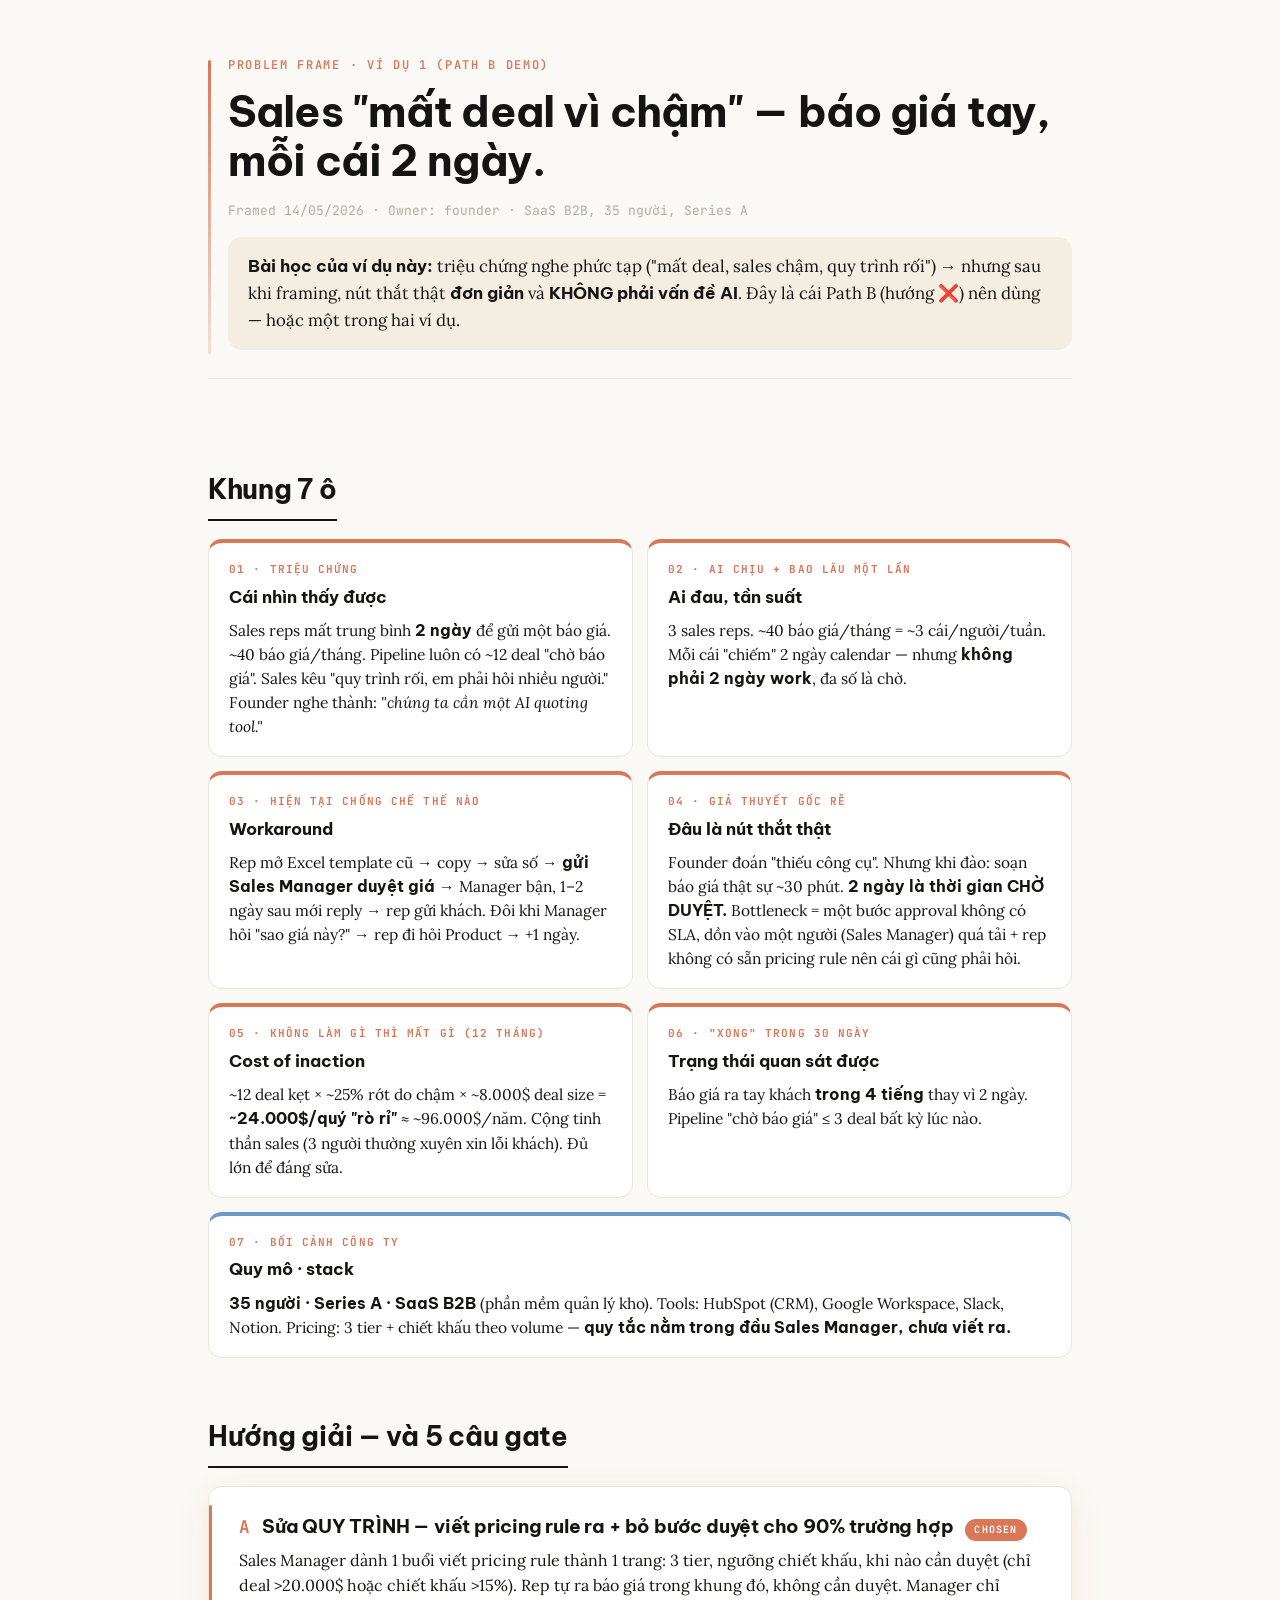
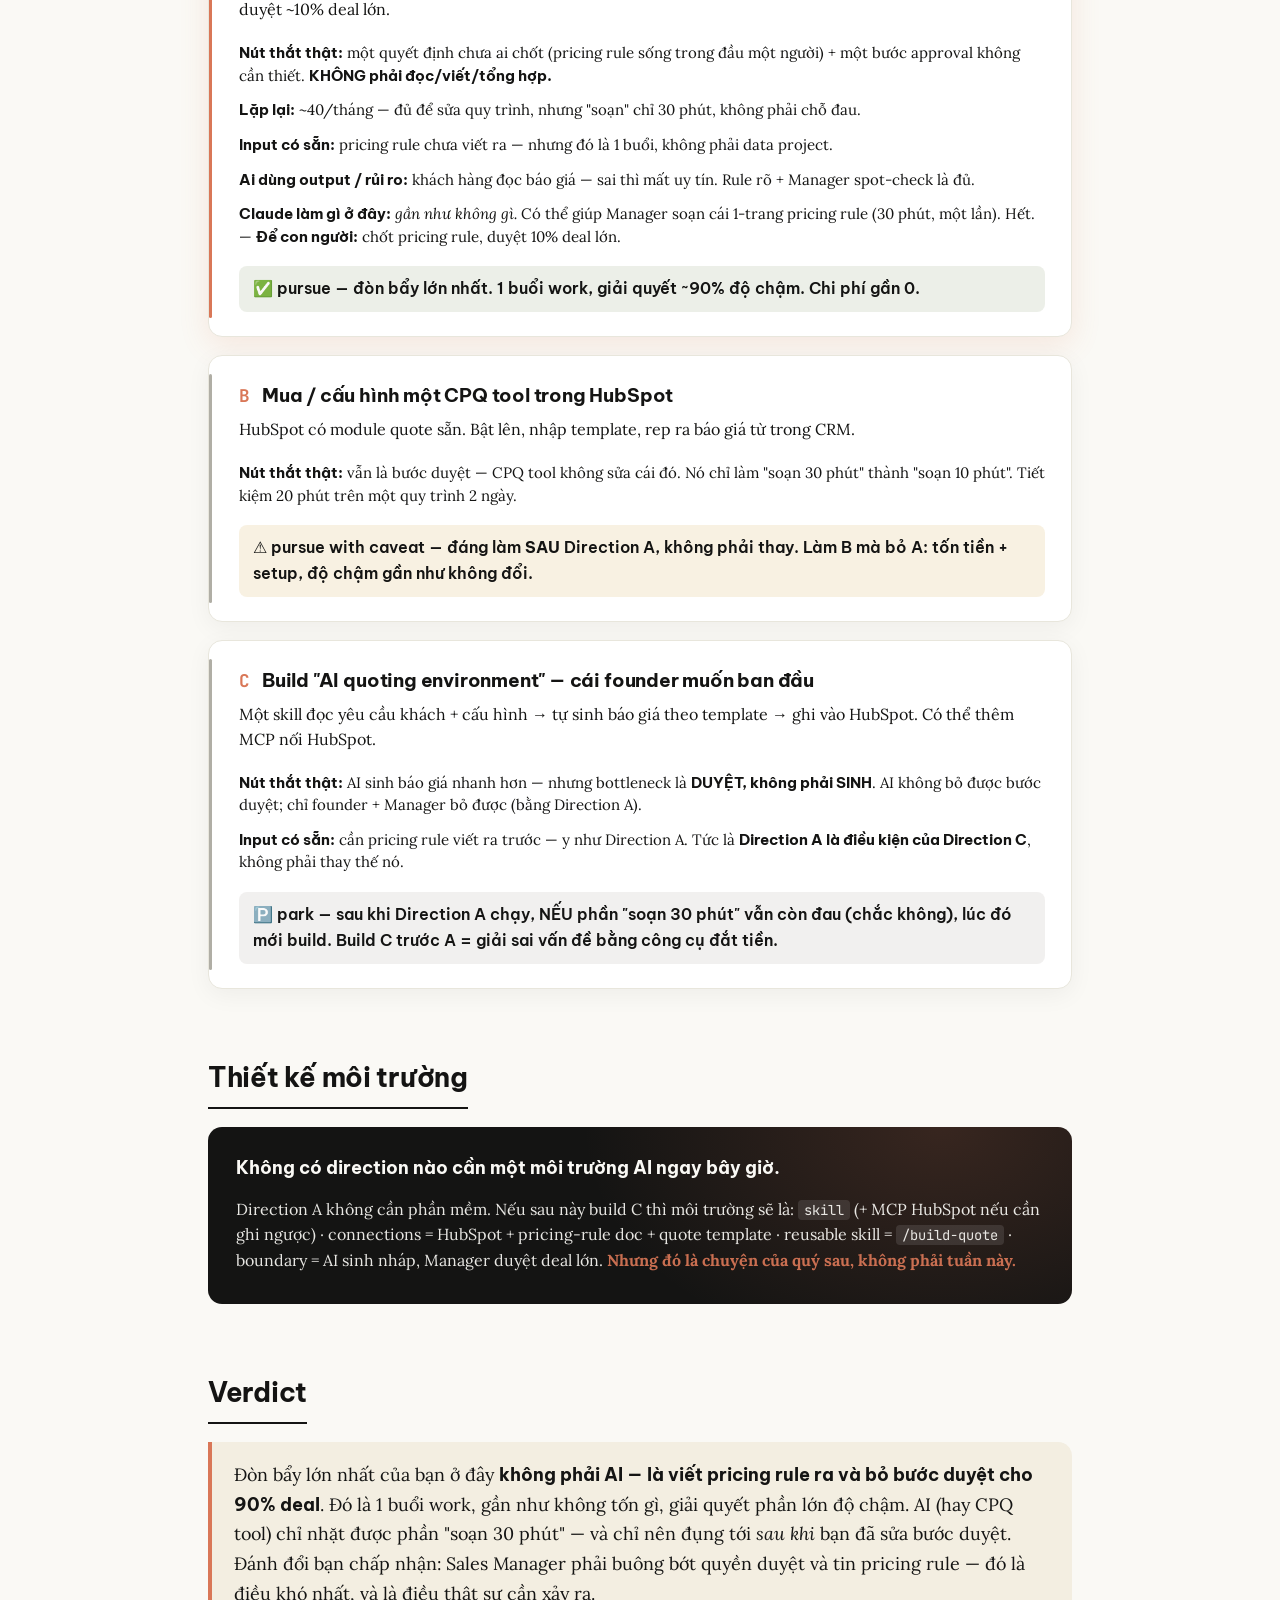
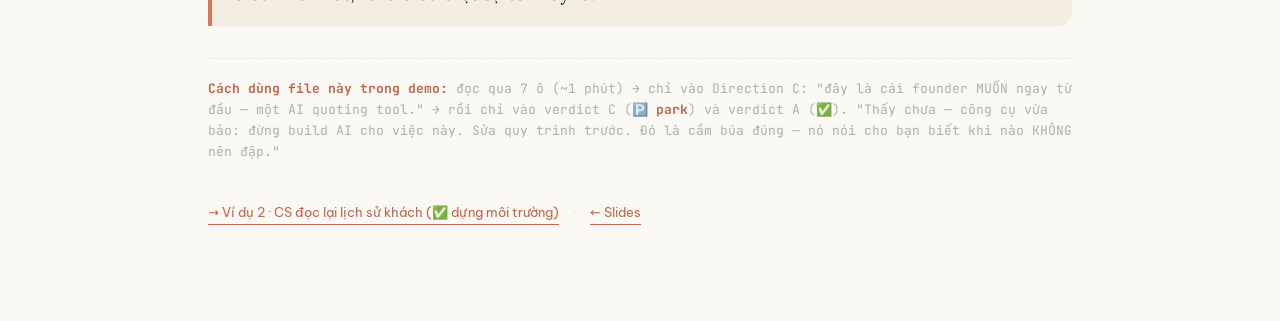
==== refs/example-1.html @ b3fbbb1d "add two example ref pages (refs/example-1.html, example-2.html) — brand-styled HTML versions of the " ====
<!doctype html>
<html lang="vi">
<head>
<meta charset="utf-8" />
<meta name="viewport" content="width=device-width,initial-scale=1" />
<title>VD 1 · Báo giá chậm → sửa quy trình · Problem Frame</title>
<meta name="description" content="Ví dụ chuẩn bị sẵn: triệu chứng phức tạp, giải pháp đơn giản — và KHÔNG phải vấn đề AI." />
<link rel="preconnect" href="https://fonts.googleapis.com" />
<link rel="preconnect" href="https://fonts.gstatic.com" crossorigin />
<link href="https://fonts.googleapis.com/css2?family=Be+Vietnam+Pro:wght@400;500;600;700&family=Lora:ital,wght@0,400;0,500;0,600;1,400&family=JetBrains+Mono:wght@400;500;600&display=swap" rel="stylesheet" />
<link rel="stylesheet" href="_ref.css" />
</head>
<body>
<div class="wrap">

  <header class="ref-head">
    <p class="ref-kicker">Problem Frame · Ví dụ 1 (Path B demo)</p>
    <h1>Sales "mất deal vì chậm" — báo giá tay, mỗi cái 2 ngày.</h1>
    <p class="ref-meta">Framed 14/05/2026 · Owner: founder · SaaS B2B, 35 người, Series A</p>
    <div class="lesson"><b>Bài học của ví dụ này:</b> triệu chứng nghe phức tạp ("mất deal, sales chậm, quy trình rối") → nhưng sau khi framing, nút thắt thật <b>đơn giản</b> và <b>KHÔNG phải vấn đề AI</b>. Đây là cái Path B (hướng ❌) nên dùng — hoặc một trong hai ví dụ.</div>
  </header>

  <h2 class="sec">Khung 7 ô</h2>
  <div class="canvas">
    <div class="field">
      <div class="fnum">01 · TRIỆU CHỨNG</div>
      <h3>Cái nhìn thấy được</h3>
      <p>Sales reps mất trung bình <b>2 ngày</b> để gửi một báo giá. ~40 báo giá/tháng. Pipeline luôn có ~12 deal "chờ báo giá". Sales kêu "quy trình rối, em phải hỏi nhiều người." Founder nghe thành: <i>"chúng ta cần một AI quoting tool."</i></p>
    </div>
    <div class="field">
      <div class="fnum">02 · AI CHỊU + BAO LÂU MỘT LẦN</div>
      <h3>Ai đau, tần suất</h3>
      <p>3 sales reps. ~40 báo giá/tháng = ~3 cái/người/tuần. Mỗi cái "chiếm" 2 ngày calendar — nhưng <b>không phải 2 ngày work</b>, đa số là chờ.</p>
    </div>
    <div class="field">
      <div class="fnum">03 · HIỆN TẠI CHỐNG CHẾ THẾ NÀO</div>
      <h3>Workaround</h3>
      <p>Rep mở Excel template cũ → copy → sửa số → <b>gửi Sales Manager duyệt giá</b> → Manager bận, 1–2 ngày sau mới reply → rep gửi khách. Đôi khi Manager hỏi "sao giá này?" → rep đi hỏi Product → +1 ngày.</p>
    </div>
    <div class="field">
      <div class="fnum">04 · GIẢ THUYẾT GỐC RỄ</div>
      <h3>Đâu là nút thắt thật</h3>
      <p>Founder đoán "thiếu công cụ". Nhưng khi đào: soạn báo giá thật sự ~30 phút. <b>2 ngày là thời gian CHỜ DUYỆT.</b> Bottleneck = một bước approval không có SLA, dồn vào một người (Sales Manager) quá tải + rep không có sẵn pricing rule nên cái gì cũng phải hỏi.</p>
    </div>
    <div class="field">
      <div class="fnum">05 · KHÔNG LÀM GÌ THÌ MẤT GÌ (12 THÁNG)</div>
      <h3>Cost of inaction</h3>
      <p>~12 deal kẹt × ~25% rớt do chậm × ~8.000$ deal size = <b>~24.000$/quý "rò rỉ"</b> ≈ ~96.000$/năm. Cộng tinh thần sales (3 người thường xuyên xin lỗi khách). Đủ lớn để đáng sửa.</p>
    </div>
    <div class="field">
      <div class="fnum">06 · "XONG" TRONG 30 NGÀY</div>
      <h3>Trạng thái quan sát được</h3>
      <p>Báo giá ra tay khách <b>trong 4 tiếng</b> thay vì 2 ngày. Pipeline "chờ báo giá" ≤ 3 deal bất kỳ lúc nào.</p>
    </div>
    <div class="field">
      <div class="fnum">07 · BỐI CẢNH CÔNG TY</div>
      <h3>Quy mô · stack</h3>
      <p><b>35 người · Series A · SaaS B2B</b> (phần mềm quản lý kho). Tools: HubSpot (CRM), Google Workspace, Slack, Notion. Pricing: 3 tier + chiết khấu theo volume — <b>quy tắc nằm trong đầu Sales Manager, chưa viết ra.</b></p>
    </div>
  </div>

  <h2 class="sec">Hướng giải — và 5 câu gate</h2>

  <div class="dir chosen">
    <div class="dhead">
      <span class="dletter">A</span>
      <span class="dtitle">Sửa QUY TRÌNH — viết pricing rule ra + bỏ bước duyệt cho 90% trường hợp</span>
      <span class="dchosen">chosen</span>
    </div>
    <p>Sales Manager dành 1 buổi viết pricing rule thành 1 trang: 3 tier, ngưỡng chiết khấu, khi nào cần duyệt (chỉ deal &gt;20.000$ hoặc chiết khấu &gt;15%). Rep tự ra báo giá trong khung đó, không cần duyệt. Manager chỉ duyệt ~10% deal lớn.</p>
    <ul>
      <li><b>Nút thắt thật:</b> một quyết định chưa ai chốt (pricing rule sống trong đầu một người) + một bước approval không cần thiết. <b>KHÔNG phải đọc/viết/tổng hợp.</b></li>
      <li><b>Lặp lại:</b> ~40/tháng — đủ để sửa quy trình, nhưng "soạn" chỉ 30 phút, không phải chỗ đau.</li>
      <li><b>Input có sẵn:</b> pricing rule chưa viết ra — nhưng đó là 1 buổi, không phải data project.</li>
      <li><b>Ai dùng output / rủi ro:</b> khách hàng đọc báo giá — sai thì mất uy tín. Rule rõ + Manager spot-check là đủ.</li>
      <li><b>Claude làm gì ở đây:</b> <i>gần như không gì.</i> Có thể giúp Manager soạn cái 1-trang pricing rule (30 phút, một lần). Hết. — <b>Để con người:</b> chốt pricing rule, duyệt 10% deal lớn.</li>
    </ul>
    <div class="verdict go">✅ pursue — đòn bẩy lớn nhất. 1 buổi work, giải quyết ~90% độ chậm. Chi phí gần 0.</div>
  </div>

  <div class="dir">
    <div class="dhead">
      <span class="dletter">B</span>
      <span class="dtitle">Mua / cấu hình một CPQ tool trong HubSpot</span>
    </div>
    <p>HubSpot có module quote sẵn. Bật lên, nhập template, rep ra báo giá từ trong CRM.</p>
    <ul>
      <li><b>Nút thắt thật:</b> vẫn là bước duyệt — CPQ tool không sửa cái đó. Nó chỉ làm "soạn 30 phút" thành "soạn 10 phút". Tiết kiệm 20 phút trên một quy trình 2 ngày.</li>
    </ul>
    <div class="verdict caveat">⚠️ pursue with caveat — đáng làm <b>SAU</b> Direction A, không phải thay. Làm B mà bỏ A: tốn tiền + setup, độ chậm gần như không đổi.</div>
  </div>

  <div class="dir">
    <div class="dhead">
      <span class="dletter">C</span>
      <span class="dtitle">Build "AI quoting environment" — cái founder muốn ban đầu</span>
    </div>
    <p>Một skill đọc yêu cầu khách + cấu hình → tự sinh báo giá theo template → ghi vào HubSpot. Có thể thêm MCP nối HubSpot.</p>
    <ul>
      <li><b>Nút thắt thật:</b> AI sinh báo giá nhanh hơn — nhưng bottleneck là <b>DUYỆT, không phải SINH</b>. AI không bỏ được bước duyệt; chỉ founder + Manager bỏ được (bằng Direction A).</li>
      <li><b>Input có sẵn:</b> cần pricing rule viết ra trước — y như Direction A. Tức là <b>Direction A là điều kiện của Direction C</b>, không phải thay thế nó.</li>
    </ul>
    <div class="verdict park">🅿️ park — sau khi Direction A chạy, NẾU phần "soạn 30 phút" vẫn còn đau (chắc không), lúc đó mới build. Build C trước A = giải sai vấn đề bằng công cụ đắt tiền.</div>
  </div>

  <h2 class="sec">Thiết kế môi trường</h2>
  <div class="env">
    <h3>Không có direction nào cần một môi trường AI ngay bây giờ.</h3>
    <p style="opacity:0.92; margin:0 0 4px;">Direction A không cần phần mềm. Nếu sau này build C thì môi trường sẽ là: <code>skill</code> (+ MCP HubSpot nếu cần ghi ngược) · connections = HubSpot + pricing-rule doc + quote template · reusable skill = <code>/build-quote</code> · boundary = AI sinh nháp, Manager duyệt deal lớn. <b style="color:var(--orange)">Nhưng đó là chuyện của quý sau, không phải tuần này.</b></p>
  </div>

  <h2 class="sec">Verdict</h2>
  <p class="finalverdict">Đòn bẩy lớn nhất của bạn ở đây <b>không phải AI — là viết pricing rule ra và bỏ bước duyệt cho 90% deal</b>. Đó là 1 buổi work, gần như không tốn gì, giải quyết phần lớn độ chậm. AI (hay CPQ tool) chỉ nhặt được phần "soạn 30 phút" — và chỉ nên đụng tới <i>sau khi</i> bạn đã sửa bước duyệt. Đánh đổi bạn chấp nhận: Sales Manager phải buông bớt quyền duyệt và tin pricing rule — đó là điều khó nhất, và là điều thật sự cần xảy ra.</p>

  <p class="demonote"><b>Cách dùng file này trong demo:</b> đọc qua 7 ô (~1 phút) → chỉ vào Direction C: "đây là cái founder MUỐN ngay từ đầu — một AI quoting tool." → rồi chỉ vào verdict C (<b>🅿️ park</b>) và verdict A (✅). "Thấy chưa — công cụ vừa bảo: đừng build AI cho việc này. Sửa quy trình trước. Đó là cầm búa đúng — nó nói cho bạn biết khi nào KHÔNG nên đập."</p>

  <nav class="refnav">
    <a href="example-2.html">→ Ví dụ 2 · CS đọc lại lịch sử khách (✅ dựng môi trường)</a>
    <span class="dot">·</span>
    <a href="../slides/slides.html">← Slides</a>
  </nav>

</div>
</body>
</html>
---- refs/_ref.css ----
/* Shared styling for the CXO-talk example "problem frame" ref pages — matches the deck. */
:root {
  --dark: #141413;
  --light: #faf9f5;
  --paper: #f3eee1;
  --mid: #b0aea5;
  --light-gray: #e8e6dc;
  --orange: #d97757;
  --orange-deep: #c2654a;
  --blue: #6a9bcc;
  --green: #788c5d;
  --red: #c07a6e;
  --font-head: "Be Vietnam Pro", "Poppins", system-ui, sans-serif;
  --font-body: "Lora", "Be Vietnam Pro", Georgia, serif;
  --font-mono: "JetBrains Mono", ui-monospace, SFMono-Regular, Menlo, monospace;
  --radius: 14px;
}
* { box-sizing: border-box; }
html, body { margin: 0; padding: 0; }
body {
  font-family: var(--font-body); background: var(--light); color: var(--dark);
  line-height: 1.62; -webkit-font-smoothing: antialiased;
  background-image: radial-gradient(900px 600px at 90% -10%, rgba(217,119,87,0.06), transparent 60%);
}
.wrap { max-width: 920px; margin: 0 auto; padding: 56px 28px 96px; }

/* ===== header ===== */
.ref-head { border-bottom: 1px solid var(--light-gray); padding-bottom: 28px; margin-bottom: 40px; position: relative; padding-left: 20px; }
.ref-head::before { content: ""; position: absolute; left: 0; top: 4px; bottom: 24px; width: 3px; background: linear-gradient(180deg, var(--orange), rgba(217,119,87,0.2)); border-radius: 3px; }
.ref-kicker { font-family: var(--font-mono); font-size: 12px; font-weight: 600; letter-spacing: 0.14em; text-transform: uppercase; color: var(--orange); margin: 0 0 12px; }
.ref-head h1 { font-family: var(--font-head); font-weight: 700; font-size: clamp(1.8rem, 3.6vw, 2.7rem); line-height: 1.12; letter-spacing: -0.02em; margin: 0 0 16px; }
.ref-meta { font-family: var(--font-mono); font-size: 13px; color: var(--mid); margin: 0 0 16px; }
.lesson { font-family: var(--font-body); font-size: 1.05rem; line-height: 1.6; background: var(--paper); border-radius: var(--radius); padding: 16px 20px; }
.lesson b { font-family: var(--font-head); font-weight: 700; }

/* ===== section heading ===== */
h2.sec { font-family: var(--font-head); font-weight: 700; font-size: clamp(1.3rem, 2.4vw, 1.7rem); letter-spacing: -0.01em; margin: 48px 0 18px; padding-bottom: 8px; border-bottom: 2px solid var(--dark); display: inline-block; }

/* ===== 7-field canvas grid ===== */
.canvas { display: grid; grid-template-columns: repeat(2, 1fr); gap: 14px; margin: 0 0 8px; }
.canvas .field { background: #fff; border: 1px solid var(--light-gray); border-top: 4px solid var(--orange); border-radius: var(--radius); padding: 18px 20px; }
.canvas .field:nth-child(7) { grid-column: 1 / -1; border-top-color: var(--blue); }
.canvas .field .fnum { font-family: var(--font-mono); font-size: 11px; font-weight: 700; letter-spacing: 0.1em; color: var(--orange); }
.canvas .field h3 { font-family: var(--font-head); font-weight: 700; font-size: 1.05rem; margin: 4px 0 8px; }
.canvas .field p { font-size: 0.97rem; line-height: 1.55; margin: 0; }
.canvas .field b { font-weight: 700; font-family: var(--font-head); }
@media (max-width: 720px) { .canvas { grid-template-columns: 1fr; } .canvas .field:nth-child(7) { grid-column: auto; } }

/* ===== solution direction cards (specimen) ===== */
.dir { background: #fff; border: 1px solid var(--light-gray); border-radius: var(--radius); padding: 24px 26px; margin: 0 0 18px; position: relative; padding-left: 30px; box-shadow: 0 6px 24px rgba(20,20,19,0.05); }
.dir::before { content: ""; position: absolute; left: 0; top: 18px; bottom: 18px; width: 3px; border-radius: 3px; background: var(--mid); }
.dir.chosen::before { background: var(--orange); }
.dir.chosen { box-shadow: 0 8px 30px rgba(217,119,87,0.14); }
.dir .dhead { display: flex; align-items: baseline; gap: 12px; flex-wrap: wrap; margin-bottom: 6px; }
.dir .dletter { font-family: var(--font-mono); font-weight: 700; font-size: 1.1rem; color: var(--orange); }
.dir .dtitle { font-family: var(--font-head); font-weight: 700; font-size: 1.2rem; letter-spacing: -0.01em; }
.dir .dchosen { font-family: var(--font-mono); font-size: 10px; font-weight: 700; letter-spacing: 0.12em; text-transform: uppercase; color: #fff; background: var(--orange); border-radius: 999px; padding: 3px 9px; }
.dir > p { font-size: 1rem; line-height: 1.55; margin: 0 0 14px; }
.dir ul { list-style: none; margin: 0 0 8px; padding: 0; }
.dir ul li { font-size: 0.94rem; line-height: 1.5; padding: 6px 0 6px 0; }
.dir ul li b { font-family: var(--font-head); font-weight: 700; }
.verdict { font-family: var(--font-head); font-weight: 600; font-size: 1rem; margin-top: 12px; padding: 10px 14px; border-radius: 8px; background: var(--paper); }
.verdict.go { background: rgba(120,140,93,0.14); }
.verdict.caveat { background: rgba(212,168,75,0.16); }
.verdict.no { background: rgba(192,122,110,0.16); }
.verdict.park { background: rgba(176,174,165,0.18); }

/* ===== environment block ===== */
.env { background: var(--dark); color: var(--light); border-radius: var(--radius); padding: 26px 28px; margin: 0 0 18px; background-image: radial-gradient(600px 400px at 85% 0%, rgba(217,119,87,0.18), transparent 60%); }
.env h3 { font-family: var(--font-head); font-weight: 700; font-size: 1.15rem; margin: 0 0 14px; color: var(--light); }
.env .erow { display: grid; grid-template-columns: 9rem 1fr; gap: 16px; padding: 10px 0; border-top: 1px solid rgba(255,255,255,0.1); align-items: baseline; }
.env .erow:first-of-type { border-top: none; }
.env .ekey { font-family: var(--font-mono); font-size: 12px; font-weight: 700; letter-spacing: 0.06em; text-transform: uppercase; color: var(--orange); }
.env .eval { font-family: var(--font-body); font-size: 0.97rem; line-height: 1.55; color: var(--light); opacity: 0.92; }
.env .eval code, .env code { font-family: var(--font-mono); font-size: 0.86em; background: rgba(255,255,255,0.12); padding: 1px 6px; border-radius: 4px; }
@media (max-width: 720px) { .env .erow { grid-template-columns: 1fr; gap: 4px; } }

/* ===== final verdict ===== */
.finalverdict { font-family: var(--font-body); font-size: 1.12rem; line-height: 1.65; border-left: 4px solid var(--orange); padding: 18px 22px; background: var(--paper); border-radius: 0 var(--radius) var(--radius) 0; margin: 0 0 32px; }
.finalverdict b { font-family: var(--font-head); font-weight: 700; }

/* ===== demo note ===== */
.demonote { font-family: var(--font-mono); font-size: 13px; line-height: 1.6; color: var(--mid); border-top: 1px dashed var(--light-gray); padding-top: 20px; margin-top: 24px; }
.demonote b { color: var(--orange-deep); }

/* ===== nav ===== */
.refnav { display: flex; gap: 14px; flex-wrap: wrap; font-family: var(--font-head); font-size: 13px; margin-top: 40px; }
.refnav a { color: var(--orange-deep); text-decoration: none; border-bottom: 1.5px solid currentColor; padding-bottom: 1px; }
.refnav a:hover { color: var(--dark); }
.refnav .dot { color: var(--mid); opacity: 0.5; }

code { font-family: var(--font-mono); font-size: 0.88em; background: var(--light-gray); padding: 1px 6px; border-radius: 4px; }
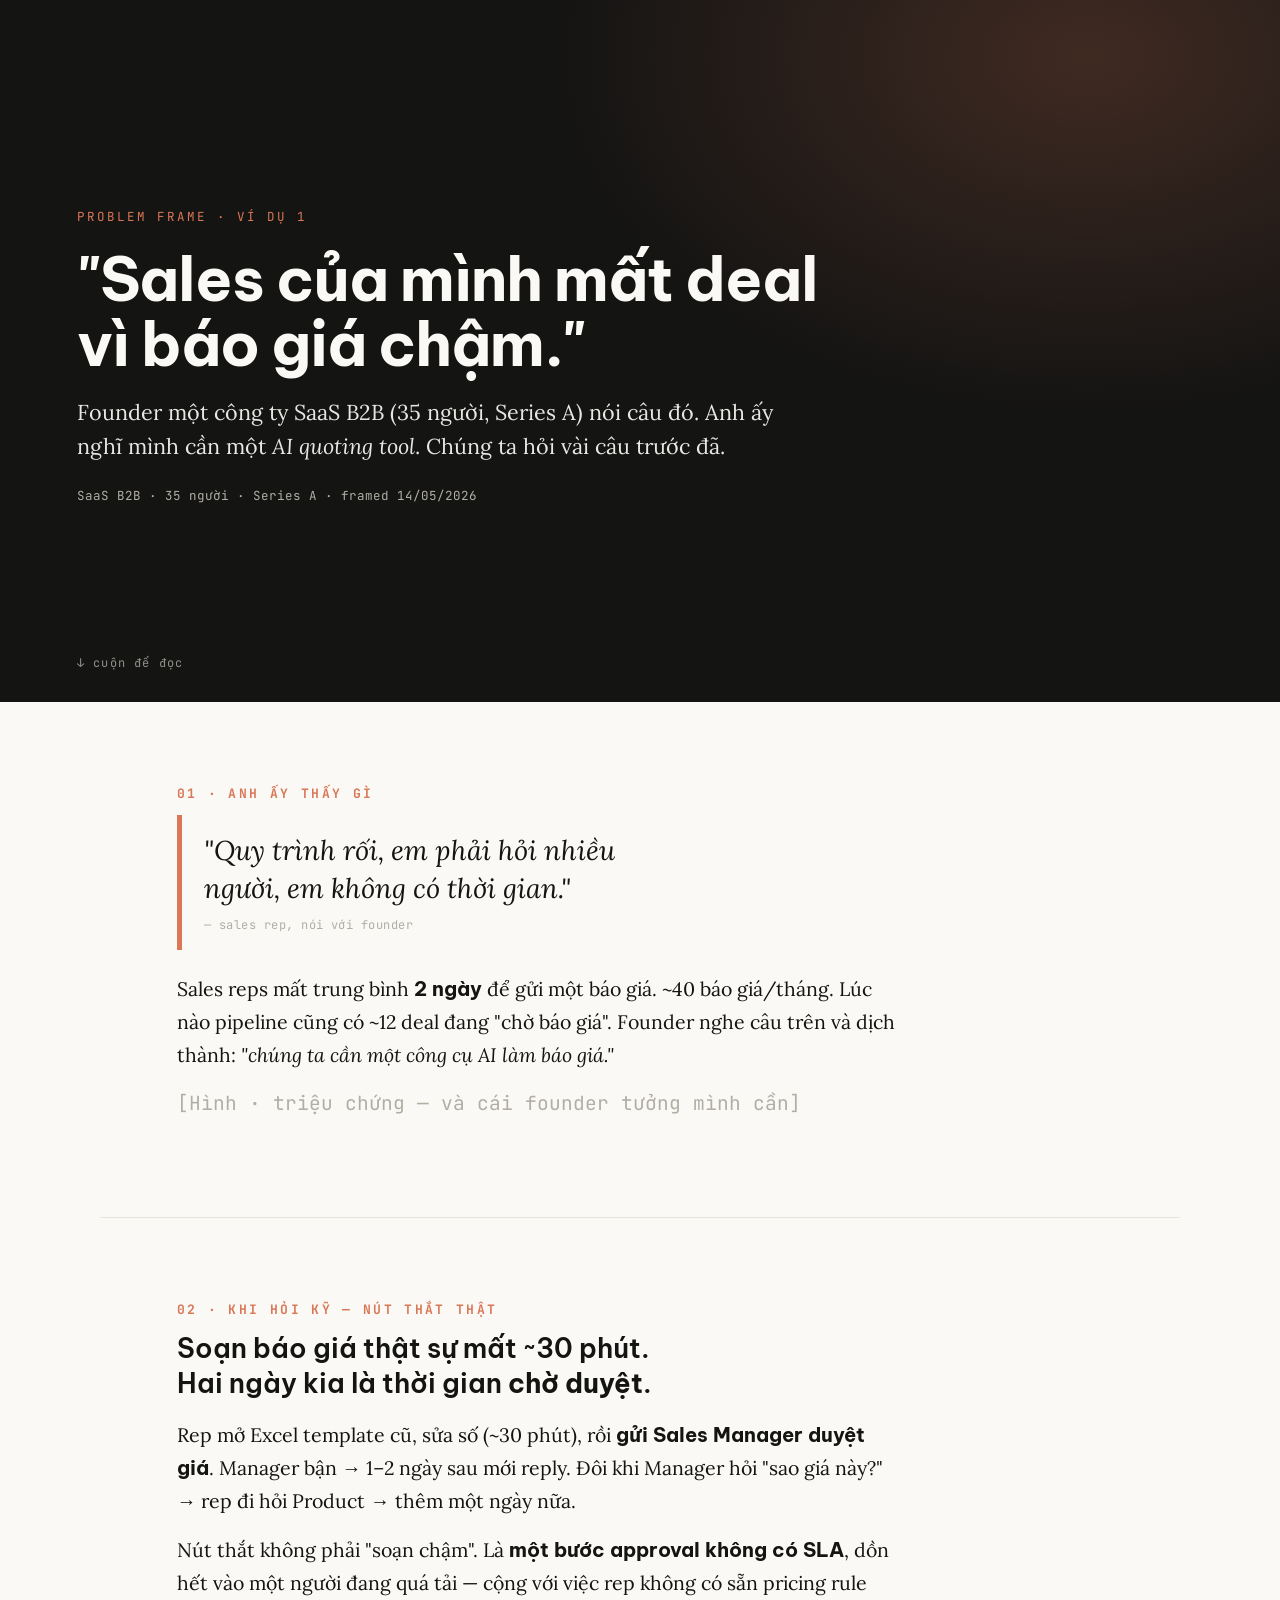
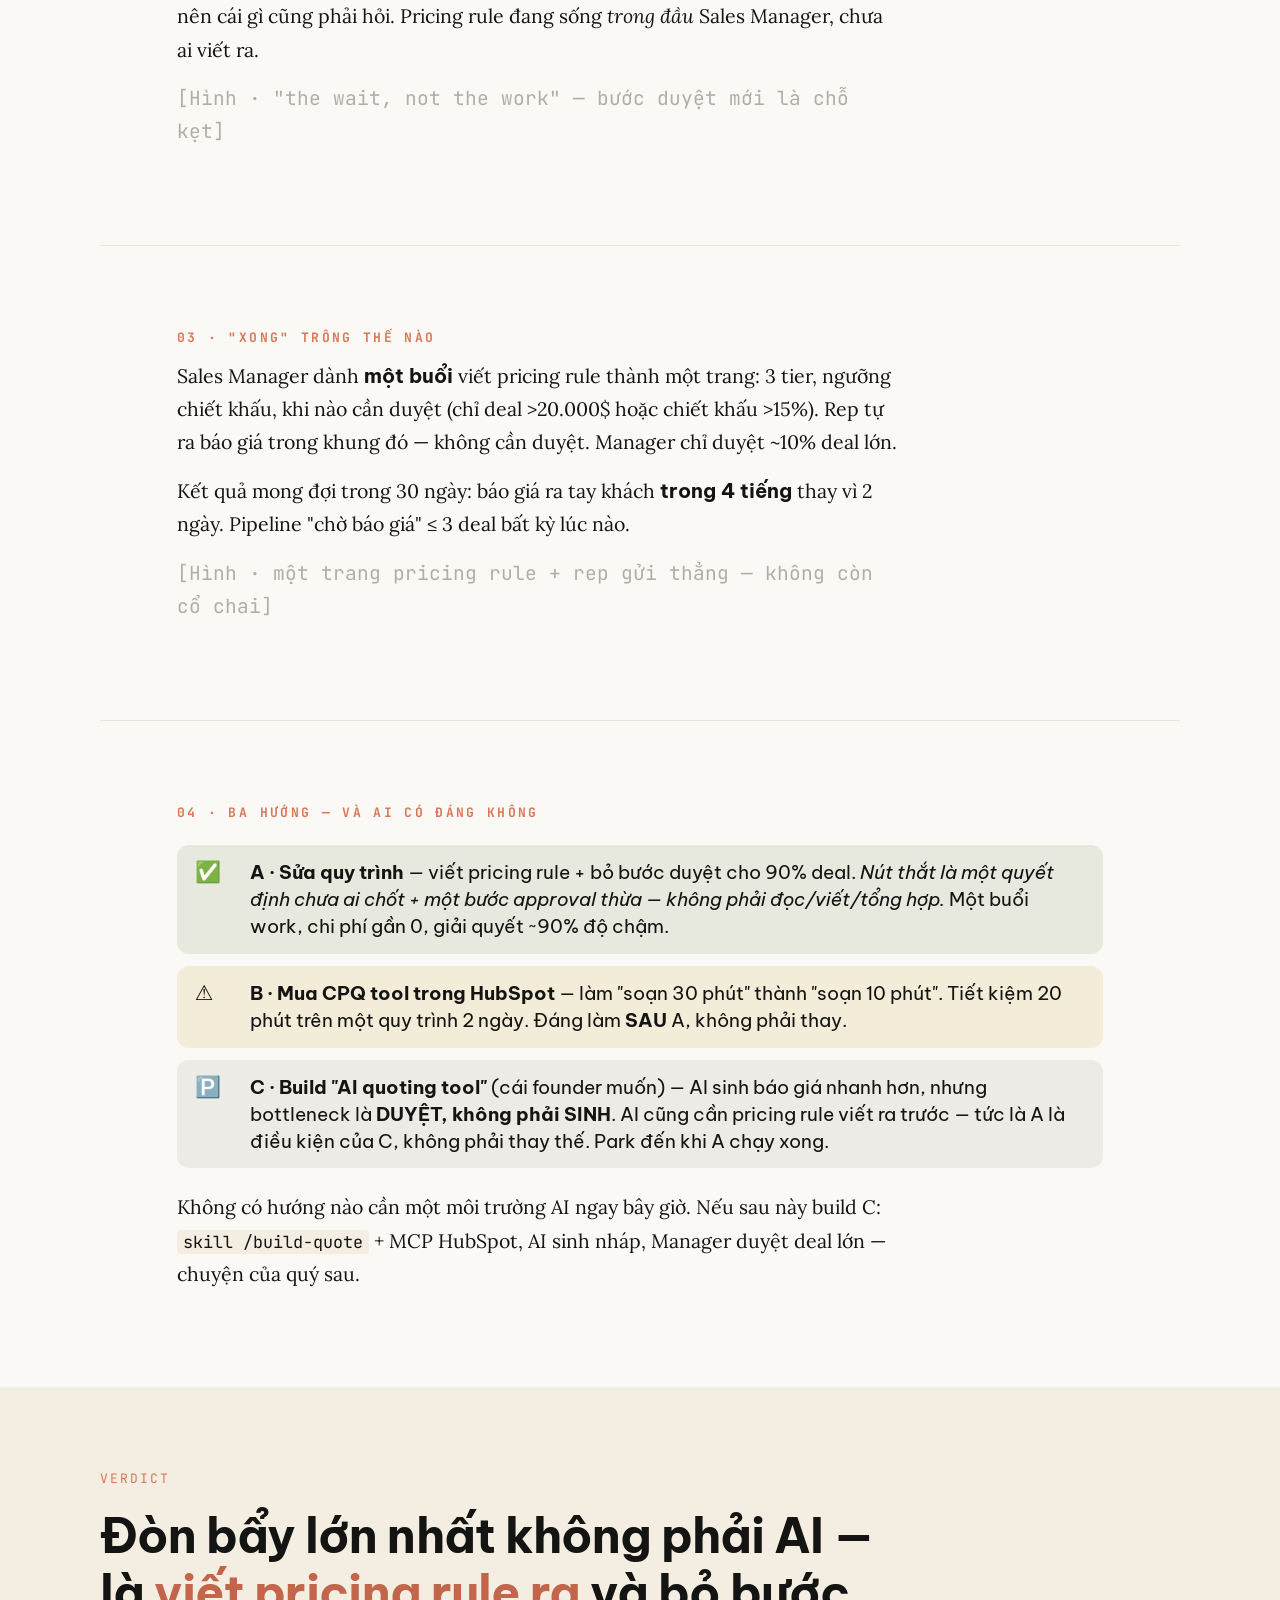
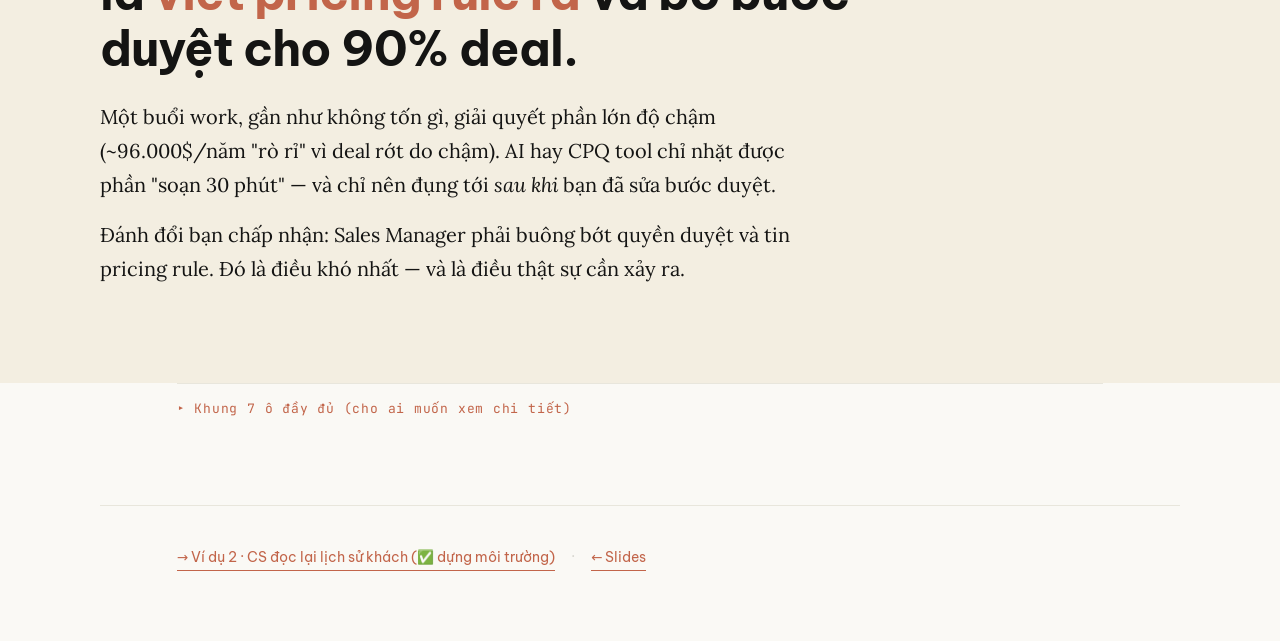
==== commit 72242df2: "rewrite example refs as scrollytelling stories (hero → complaint → real bottleneck → solved → verdic" ====
--- a/refs/example-1.html
+++ b/refs/example-1.html
@@ -3,123 +3,90 @@
 <head>
 <meta charset="utf-8" />
 <meta name="viewport" content="width=device-width,initial-scale=1" />
-<title>VD 1 · Báo giá chậm → sửa quy trình · Problem Frame</title>
-<meta name="description" content="Ví dụ chuẩn bị sẵn: triệu chứng phức tạp, giải pháp đơn giản — và KHÔNG phải vấn đề AI." />
+<title>VD 1 · "Sales mất deal vì chậm" — câu chuyện</title>
+<meta name="description" content="Triệu chứng phức tạp, giải pháp đơn giản — và KHÔNG phải vấn đề AI." />
 <link rel="preconnect" href="https://fonts.googleapis.com" />
 <link rel="preconnect" href="https://fonts.gstatic.com" crossorigin />
 <link href="https://fonts.googleapis.com/css2?family=Be+Vietnam+Pro:wght@400;500;600;700&family=Lora:ital,wght@0,400;0,500;0,600;1,400&family=JetBrains+Mono:wght@400;500;600&display=swap" rel="stylesheet" />
-<link rel="stylesheet" href="_ref.css" />
+<link rel="stylesheet" href="_story.css" />
 </head>
 <body>
-<div class="wrap">
 
-  <header class="ref-head">
-    <p class="ref-kicker">Problem Frame · Ví dụ 1 (Path B demo)</p>
-    <h1>Sales "mất deal vì chậm" — báo giá tay, mỗi cái 2 ngày.</h1>
-    <p class="ref-meta">Framed 14/05/2026 · Owner: founder · SaaS B2B, 35 người, Series A</p>
-    <div class="lesson"><b>Bài học của ví dụ này:</b> triệu chứng nghe phức tạp ("mất deal, sales chậm, quy trình rối") → nhưng sau khi framing, nút thắt thật <b>đơn giản</b> và <b>KHÔNG phải vấn đề AI</b>. Đây là cái Path B (hướng ❌) nên dùng — hoặc một trong hai ví dụ.</div>
-  </header>
+  <section class="hero v1">
+    <p class="eyebrow">Problem Frame · Ví dụ 1</p>
+    <h1>"Sales của mình mất deal vì báo giá chậm."</h1>
+    <p class="sub">Founder một công ty SaaS B2B (35 người, Series A) nói câu đó. Anh ấy nghĩ mình cần một <em>AI quoting tool</em>. Chúng ta hỏi vài câu trước đã.</p>
+    <p class="crumbs">SaaS B2B · 35 người · Series A · framed 14/05/2026</p>
+    <span class="scrolldown">↓ cuộn để đọc</span>
+  </section>
 
-  <h2 class="sec">Khung 7 ô</h2>
-  <div class="canvas">
-    <div class="field">
-      <div class="fnum">01 · TRIỆU CHỨNG</div>
-      <h3>Cái nhìn thấy được</h3>
-      <p>Sales reps mất trung bình <b>2 ngày</b> để gửi một báo giá. ~40 báo giá/tháng. Pipeline luôn có ~12 deal "chờ báo giá". Sales kêu "quy trình rối, em phải hỏi nhiều người." Founder nghe thành: <i>"chúng ta cần một AI quoting tool."</i></p>
+  <section class="chapter reveal">
+    <span class="ch-num">01 · ANH ẤY THẤY GÌ</span>
+    <div class="said">"Quy trình rối, em phải hỏi nhiều người, em không có thời gian."<span class="by">— sales rep, nói với founder</span></div>
+    <p>Sales reps mất trung bình <b>2 ngày</b> để gửi một báo giá. ~40 báo giá/tháng. Lúc nào pipeline cũng có ~12 deal đang "chờ báo giá". Founder nghe câu trên và dịch thành: <em>"chúng ta cần một công cụ AI làm báo giá."</em></p>
+    <img class="ch-img" src="img/e1-complaint.png" alt="Sales rep mệt mỏi với một báo giá, đồng hồ chỉ 2 ngày, founder nghĩ tới một AI tool" onerror="this.style.display='none'" />
+    <p class="ch-cap">[Hình · triệu chứng — và cái founder tưởng mình cần]</p>
+  </section>
+
+  <section class="chapter reveal">
+    <span class="ch-num">02 · KHI HỎI KỸ — NÚT THẮT THẬT</span>
+    <p class="big">Soạn báo giá thật sự mất ~30 phút. Hai ngày kia là thời gian <b>chờ duyệt</b>.</p>
+    <p>Rep mở Excel template cũ, sửa số (~30 phút), rồi <b>gửi Sales Manager duyệt giá</b>. Manager bận → 1–2 ngày sau mới reply. Đôi khi Manager hỏi "sao giá này?" → rep đi hỏi Product → thêm một ngày nữa.</p>
+    <p>Nút thắt không phải "soạn chậm". Là <b>một bước approval không có SLA</b>, dồn hết vào một người đang quá tải — cộng với việc rep không có sẵn pricing rule nên cái gì cũng phải hỏi. Pricing rule đang sống <em>trong đầu</em> Sales Manager, chưa ai viết ra.</p>
+    <img class="ch-img" src="img/e1-bottleneck.png" alt="Sơ đồ: báo giá kẹt ở bàn của một Sales Manager quá tải; bước soạn nhỏ, bước chờ duyệt to" onerror="this.style.display='none'" />
+    <p class="ch-cap">[Hình · "the wait, not the work" — bước duyệt mới là chỗ kẹt]</p>
+  </section>
+
+  <section class="chapter reveal">
+    <span class="ch-num">03 · "XONG" TRÔNG THẾ NÀO</span>
+    <p>Sales Manager dành <b>một buổi</b> viết pricing rule thành một trang: 3 tier, ngưỡng chiết khấu, khi nào cần duyệt (chỉ deal &gt;20.000$ hoặc chiết khấu &gt;15%). Rep tự ra báo giá trong khung đó — không cần duyệt. Manager chỉ duyệt ~10% deal lớn.</p>
+    <p>Kết quả mong đợi trong 30 ngày: báo giá ra tay khách <b>trong 4 tiếng</b> thay vì 2 ngày. Pipeline "chờ báo giá" ≤ 3 deal bất kỳ lúc nào.</p>
+    <img class="ch-img" src="img/e1-solved.png" alt="Một trang Pricing Rule trên bảng; rep gửi báo giá thẳng cho khách, đồng hồ 4 tiếng, có checkmark" onerror="this.style.display='none'" />
+    <p class="ch-cap">[Hình · một trang pricing rule + rep gửi thẳng — không còn cổ chai]</p>
+  </section>
+
+  <section class="chapter reveal">
+    <span class="ch-num">04 · BA HƯỚNG — VÀ AI CÓ ĐÁNG KHÔNG</span>
+    <div class="verdicts">
+      <div class="vpill go"><span class="vm">✅</span><span><b>A · Sửa quy trình</b> — viết pricing rule + bỏ bước duyệt cho 90% deal. <em>Nút thắt là một quyết định chưa ai chốt + một bước approval thừa — không phải đọc/viết/tổng hợp.</em> Một buổi work, chi phí gần 0, giải quyết ~90% độ chậm.</span></div>
+      <div class="vpill caveat"><span class="vm">⚠️</span><span><b>B · Mua CPQ tool trong HubSpot</b> — làm "soạn 30 phút" thành "soạn 10 phút". Tiết kiệm 20 phút trên một quy trình 2 ngày. Đáng làm <b>SAU</b> A, không phải thay.</span></div>
+      <div class="vpill park"><span class="vm">🅿️</span><span><b>C · Build "AI quoting tool"</b> (cái founder muốn) — AI sinh báo giá nhanh hơn, nhưng bottleneck là <b>DUYỆT, không phải SINH</b>. AI cũng cần pricing rule viết ra trước — tức là A là điều kiện của C, không phải thay thế. Park đến khi A chạy xong.</span></div>
     </div>
-    <div class="field">
-      <div class="fnum">02 · AI CHỊU + BAO LÂU MỘT LẦN</div>
-      <h3>Ai đau, tần suất</h3>
-      <p>3 sales reps. ~40 báo giá/tháng = ~3 cái/người/tuần. Mỗi cái "chiếm" 2 ngày calendar — nhưng <b>không phải 2 ngày work</b>, đa số là chờ.</p>
+    <p>Không có hướng nào cần một môi trường AI ngay bây giờ. Nếu sau này build C: <code>skill /build-quote</code> + MCP HubSpot, AI sinh nháp, Manager duyệt deal lớn — chuyện của quý sau.</p>
+  </section>
+
+  <section class="punch">
+    <div class="inner">
+      <p class="lead">Verdict</p>
+      <h2>Đòn bẩy lớn nhất không phải AI — là <span class="uo">viết pricing rule ra</span> và bỏ bước duyệt cho 90% deal.</h2>
+      <p>Một buổi work, gần như không tốn gì, giải quyết phần lớn độ chậm (~96.000$/năm "rò rỉ" vì deal rớt do chậm). AI hay CPQ tool chỉ nhặt được phần "soạn 30 phút" — và chỉ nên đụng tới <em>sau khi</em> bạn đã sửa bước duyệt.</p>
+      <p>Đánh đổi bạn chấp nhận: Sales Manager phải buông bớt quyền duyệt và tin pricing rule. Đó là điều khó nhất — và là điều thật sự cần xảy ra.</p>
     </div>
-    <div class="field">
-      <div class="fnum">03 · HIỆN TẠI CHỐNG CHẾ THẾ NÀO</div>
-      <h3>Workaround</h3>
-      <p>Rep mở Excel template cũ → copy → sửa số → <b>gửi Sales Manager duyệt giá</b> → Manager bận, 1–2 ngày sau mới reply → rep gửi khách. Đôi khi Manager hỏi "sao giá này?" → rep đi hỏi Product → +1 ngày.</p>
+  </section>
+
+  <details class="detail">
+    <summary>Khung 7 ô đầy đủ (cho ai muốn xem chi tiết)</summary>
+    <div class="canvas">
+      <div class="field"><div class="fnum">01 · TRIỆU CHỨNG</div><h4>Cái nhìn thấy được</h4><p>Reps mất ~2 ngày/báo giá · ~40/tháng · ~12 deal luôn "chờ báo giá" · founder nghe thành "cần AI quoting tool".</p></div>
+      <div class="field"><div class="fnum">02 · AI CHỊU + TẦN SUẤT</div><h4>3 sales reps</h4><p>~3 cái/người/tuần · mỗi cái "chiếm" 2 ngày calendar — không phải 2 ngày work, đa số là chờ.</p></div>
+      <div class="field"><div class="fnum">03 · WORKAROUND</div><h4>Hiện tại</h4><p>Excel template cũ → sửa số → gửi Manager duyệt → 1–2 ngày sau reply → đôi khi vòng qua Product → +1 ngày.</p></div>
+      <div class="field"><div class="fnum">04 · GỐC RỄ</div><h4>Nút thắt thật</h4><p>Một quyết định chưa ai chốt (pricing rule trong đầu một người) + một bước approval thừa, không SLA, dồn vào một người quá tải.</p></div>
+      <div class="field"><div class="fnum">05 · KHÔNG LÀM GÌ THÌ MẤT GÌ</div><h4>12 tháng</h4><p>~12 deal kẹt × ~25% rớt × ~8.000$ ≈ ~24.000$/quý ≈ ~96.000$/năm + tinh thần sales.</p></div>
+      <div class="field"><div class="fnum">06 · "XONG" 30 NGÀY</div><h4>Quan sát được</h4><p>Báo giá ra tay khách trong 4 tiếng (vs 2 ngày) · pipeline "chờ báo giá" ≤ 3 deal.</p></div>
+      <div class="field"><div class="fnum">07 · BỐI CẢNH</div><h4>35 người · Series A · SaaS B2B</h4><p>HubSpot, Google Workspace, Slack, Notion · pricing 3 tier + chiết khấu volume, quy tắc chưa viết ra.</p></div>
     </div>
-    <div class="field">
-      <div class="fnum">04 · GIẢ THUYẾT GỐC RỄ</div>
-      <h3>Đâu là nút thắt thật</h3>
-      <p>Founder đoán "thiếu công cụ". Nhưng khi đào: soạn báo giá thật sự ~30 phút. <b>2 ngày là thời gian CHỜ DUYỆT.</b> Bottleneck = một bước approval không có SLA, dồn vào một người (Sales Manager) quá tải + rep không có sẵn pricing rule nên cái gì cũng phải hỏi.</p>
-    </div>
-    <div class="field">
-      <div class="fnum">05 · KHÔNG LÀM GÌ THÌ MẤT GÌ (12 THÁNG)</div>
-      <h3>Cost of inaction</h3>
-      <p>~12 deal kẹt × ~25% rớt do chậm × ~8.000$ deal size = <b>~24.000$/quý "rò rỉ"</b> ≈ ~96.000$/năm. Cộng tinh thần sales (3 người thường xuyên xin lỗi khách). Đủ lớn để đáng sửa.</p>
-    </div>
-    <div class="field">
-      <div class="fnum">06 · "XONG" TRONG 30 NGÀY</div>
-      <h3>Trạng thái quan sát được</h3>
-      <p>Báo giá ra tay khách <b>trong 4 tiếng</b> thay vì 2 ngày. Pipeline "chờ báo giá" ≤ 3 deal bất kỳ lúc nào.</p>
-    </div>
-    <div class="field">
-      <div class="fnum">07 · BỐI CẢNH CÔNG TY</div>
-      <h3>Quy mô · stack</h3>
-      <p><b>35 người · Series A · SaaS B2B</b> (phần mềm quản lý kho). Tools: HubSpot (CRM), Google Workspace, Slack, Notion. Pricing: 3 tier + chiết khấu theo volume — <b>quy tắc nằm trong đầu Sales Manager, chưa viết ra.</b></p>
-    </div>
-  </div>
+  </details>
 
-  <h2 class="sec">Hướng giải — và 5 câu gate</h2>
-
-  <div class="dir chosen">
-    <div class="dhead">
-      <span class="dletter">A</span>
-      <span class="dtitle">Sửa QUY TRÌNH — viết pricing rule ra + bỏ bước duyệt cho 90% trường hợp</span>
-      <span class="dchosen">chosen</span>
-    </div>
-    <p>Sales Manager dành 1 buổi viết pricing rule thành 1 trang: 3 tier, ngưỡng chiết khấu, khi nào cần duyệt (chỉ deal &gt;20.000$ hoặc chiết khấu &gt;15%). Rep tự ra báo giá trong khung đó, không cần duyệt. Manager chỉ duyệt ~10% deal lớn.</p>
-    <ul>
-      <li><b>Nút thắt thật:</b> một quyết định chưa ai chốt (pricing rule sống trong đầu một người) + một bước approval không cần thiết. <b>KHÔNG phải đọc/viết/tổng hợp.</b></li>
-      <li><b>Lặp lại:</b> ~40/tháng — đủ để sửa quy trình, nhưng "soạn" chỉ 30 phút, không phải chỗ đau.</li>
-      <li><b>Input có sẵn:</b> pricing rule chưa viết ra — nhưng đó là 1 buổi, không phải data project.</li>
-      <li><b>Ai dùng output / rủi ro:</b> khách hàng đọc báo giá — sai thì mất uy tín. Rule rõ + Manager spot-check là đủ.</li>
-      <li><b>Claude làm gì ở đây:</b> <i>gần như không gì.</i> Có thể giúp Manager soạn cái 1-trang pricing rule (30 phút, một lần). Hết. — <b>Để con người:</b> chốt pricing rule, duyệt 10% deal lớn.</li>
-    </ul>
-    <div class="verdict go">✅ pursue — đòn bẩy lớn nhất. 1 buổi work, giải quyết ~90% độ chậm. Chi phí gần 0.</div>
-  </div>
-
-  <div class="dir">
-    <div class="dhead">
-      <span class="dletter">B</span>
-      <span class="dtitle">Mua / cấu hình một CPQ tool trong HubSpot</span>
-    </div>
-    <p>HubSpot có module quote sẵn. Bật lên, nhập template, rep ra báo giá từ trong CRM.</p>
-    <ul>
-      <li><b>Nút thắt thật:</b> vẫn là bước duyệt — CPQ tool không sửa cái đó. Nó chỉ làm "soạn 30 phút" thành "soạn 10 phút". Tiết kiệm 20 phút trên một quy trình 2 ngày.</li>
-    </ul>
-    <div class="verdict caveat">⚠️ pursue with caveat — đáng làm <b>SAU</b> Direction A, không phải thay. Làm B mà bỏ A: tốn tiền + setup, độ chậm gần như không đổi.</div>
-  </div>
-
-  <div class="dir">
-    <div class="dhead">
-      <span class="dletter">C</span>
-      <span class="dtitle">Build "AI quoting environment" — cái founder muốn ban đầu</span>
-    </div>
-    <p>Một skill đọc yêu cầu khách + cấu hình → tự sinh báo giá theo template → ghi vào HubSpot. Có thể thêm MCP nối HubSpot.</p>
-    <ul>
-      <li><b>Nút thắt thật:</b> AI sinh báo giá nhanh hơn — nhưng bottleneck là <b>DUYỆT, không phải SINH</b>. AI không bỏ được bước duyệt; chỉ founder + Manager bỏ được (bằng Direction A).</li>
-      <li><b>Input có sẵn:</b> cần pricing rule viết ra trước — y như Direction A. Tức là <b>Direction A là điều kiện của Direction C</b>, không phải thay thế nó.</li>
-    </ul>
-    <div class="verdict park">🅿️ park — sau khi Direction A chạy, NẾU phần "soạn 30 phút" vẫn còn đau (chắc không), lúc đó mới build. Build C trước A = giải sai vấn đề bằng công cụ đắt tiền.</div>
-  </div>
-
-  <h2 class="sec">Thiết kế môi trường</h2>
-  <div class="env">
-    <h3>Không có direction nào cần một môi trường AI ngay bây giờ.</h3>
-    <p style="opacity:0.92; margin:0 0 4px;">Direction A không cần phần mềm. Nếu sau này build C thì môi trường sẽ là: <code>skill</code> (+ MCP HubSpot nếu cần ghi ngược) · connections = HubSpot + pricing-rule doc + quote template · reusable skill = <code>/build-quote</code> · boundary = AI sinh nháp, Manager duyệt deal lớn. <b style="color:var(--orange)">Nhưng đó là chuyện của quý sau, không phải tuần này.</b></p>
-  </div>
-
-  <h2 class="sec">Verdict</h2>
-  <p class="finalverdict">Đòn bẩy lớn nhất của bạn ở đây <b>không phải AI — là viết pricing rule ra và bỏ bước duyệt cho 90% deal</b>. Đó là 1 buổi work, gần như không tốn gì, giải quyết phần lớn độ chậm. AI (hay CPQ tool) chỉ nhặt được phần "soạn 30 phút" — và chỉ nên đụng tới <i>sau khi</i> bạn đã sửa bước duyệt. Đánh đổi bạn chấp nhận: Sales Manager phải buông bớt quyền duyệt và tin pricing rule — đó là điều khó nhất, và là điều thật sự cần xảy ra.</p>
-
-  <p class="demonote"><b>Cách dùng file này trong demo:</b> đọc qua 7 ô (~1 phút) → chỉ vào Direction C: "đây là cái founder MUỐN ngay từ đầu — một AI quoting tool." → rồi chỉ vào verdict C (<b>🅿️ park</b>) và verdict A (✅). "Thấy chưa — công cụ vừa bảo: đừng build AI cho việc này. Sửa quy trình trước. Đó là cầm búa đúng — nó nói cho bạn biết khi nào KHÔNG nên đập."</p>
-
-  <nav class="refnav">
+  <nav class="storyfoot">
     <a href="example-2.html">→ Ví dụ 2 · CS đọc lại lịch sử khách (✅ dựng môi trường)</a>
     <span class="dot">·</span>
     <a href="../slides/slides.html">← Slides</a>
   </nav>
 
-</div>
+<script>
+  // reveal chapters on scroll
+  const io = new IntersectionObserver((es) => es.forEach(e => { if (e.isIntersecting) { e.target.classList.add('reveal'); io.unobserve(e.target); } }), { threshold: 0.12 });
+  document.querySelectorAll('.chapter').forEach(c => { c.classList.remove('reveal'); io.observe(c); });
+</script>
 </body>
 </html>
--- a/refs/_story.css
+++ b/refs/_story.css
@@ -0,0 +1,107 @@
+/* Story layout for the CXO-talk example pages — scrollytelling, brand-matched, image-led. */
+:root {
+  --dark: #141413;
+  --light: #faf9f5;
+  --paper: #f3eee1;
+  --mid: #b0aea5;
+  --light-gray: #e8e6dc;
+  --orange: #d97757;
+  --orange-deep: #c2654a;
+  --blue: #6a9bcc;
+  --green: #788c5d;
+  --red: #c07a6e;
+  --font-head: "Be Vietnam Pro", "Poppins", system-ui, sans-serif;
+  --font-body: "Lora", "Be Vietnam Pro", Georgia, serif;
+  --font-mono: "JetBrains Mono", ui-monospace, SFMono-Regular, Menlo, monospace;
+  --radius: 16px;
+}
+* { box-sizing: border-box; }
+html { scroll-behavior: smooth; }
+html, body { margin: 0; padding: 0; }
+body {
+  font-family: var(--font-body); background: var(--light); color: var(--dark);
+  line-height: 1.66; -webkit-font-smoothing: antialiased; overflow-x: hidden;
+}
+
+/* ===== hero ===== */
+.hero { min-height: 78vh; display: flex; flex-direction: column; justify-content: center; padding: 80px 6vw 56px; position: relative; }
+.hero.v1 { background: #141413; color: var(--light); background-image: radial-gradient(900px 600px at 85% 8%, rgba(217,119,87,0.22), transparent 60%); }
+.hero.v2 { background: #141413; color: var(--light); background-image: radial-gradient(900px 600px at 12% 92%, rgba(106,155,204,0.16), transparent 60%), radial-gradient(700px 500px at 88% 4%, rgba(217,119,87,0.18), transparent 60%); }
+.hero .eyebrow { font-family: var(--font-mono); font-size: 12.5px; letter-spacing: 0.16em; text-transform: uppercase; color: var(--orange); margin: 0 0 18px; }
+.hero h1 { font-family: var(--font-head); font-weight: 700; font-size: clamp(2.1rem, 5.2vw, 3.8rem); line-height: 1.08; letter-spacing: -0.02em; margin: 0 0 18px; max-width: 18ch; }
+.hero .sub { font-family: var(--font-body); font-size: clamp(1.05rem, 2vw, 1.35rem); line-height: 1.6; max-width: 56ch; opacity: 0.92; margin: 0; }
+.hero .crumbs { font-family: var(--font-mono); font-size: 12.5px; color: var(--mid); margin-top: 22px; }
+.hero .scrolldown { position: absolute; bottom: 28px; left: 6vw; font-family: var(--font-mono); font-size: 12px; letter-spacing: 0.1em; color: var(--mid); opacity: 0.8; }
+
+/* ===== chapter ===== */
+.chapter { max-width: 1080px; margin: 0 auto; padding: clamp(56px, 9vh, 110px) 6vw; }
+.chapter + .chapter { border-top: 1px solid var(--light-gray); }
+.ch-num { font-family: var(--font-mono); font-size: 13px; font-weight: 700; letter-spacing: 0.18em; color: var(--orange); display: block; margin-bottom: 10px; }
+.chapter h2 { font-family: var(--font-head); font-weight: 700; font-size: clamp(1.7rem, 3.6vw, 2.7rem); line-height: 1.12; letter-spacing: -0.02em; margin: 0 0 20px; max-width: 22ch; }
+.chapter p { font-size: clamp(1.05rem, 1.7vw, 1.22rem); line-height: 1.7; max-width: 60ch; margin: 0 0 16px; }
+.chapter p.big { font-size: clamp(1.3rem, 2.4vw, 1.7rem); font-family: var(--font-head); font-weight: 600; line-height: 1.3; max-width: 26ch; }
+.chapter b { font-family: var(--font-head); font-weight: 700; }
+.chapter em { font-style: italic; }
+.chapter code { font-family: var(--font-mono); font-size: 0.86em; background: var(--paper); padding: 1px 6px; border-radius: 4px; }
+
+/* image in a chapter */
+.ch-img { display: block; width: 100%; max-width: 1080px; border-radius: var(--radius); margin: 28px 0 6px; box-shadow: 0 10px 40px rgba(20,20,19,0.08); }
+.ch-img.float-right { float: right; width: clamp(280px, 42%, 480px); margin: 6px 0 16px 32px; }
+.ch-cap { font-family: var(--font-mono); font-size: 12px; color: var(--mid); margin: 4px 0 0; }
+
+/* the "what they said" speech callout */
+.said { font-family: var(--font-body); font-style: italic; font-size: clamp(1.2rem, 2.4vw, 1.7rem); line-height: 1.4; border-left: 5px solid var(--orange); padding: 16px 0 16px 22px; margin: 0 0 22px; max-width: 30ch; }
+.said .by { display: block; font-family: var(--font-mono); font-style: normal; font-size: 12px; color: var(--mid); margin-top: 10px; letter-spacing: 0.04em; }
+
+/* verdict pill row */
+.verdicts { display: flex; flex-direction: column; gap: 12px; margin: 22px 0; }
+.vpill { display: grid; grid-template-columns: 2.6rem 1fr; gap: 14px; align-items: baseline; font-family: var(--font-head); font-size: clamp(1rem, 1.7vw, 1.2rem); line-height: 1.4; padding: 14px 18px; border-radius: 12px; }
+.vpill .vm { font-size: 1.3rem; line-height: 1; }
+.vpill.go { background: rgba(120,140,93,0.14); }
+.vpill.caveat { background: rgba(212,168,75,0.16); }
+.vpill.no { background: rgba(192,122,110,0.16); }
+.vpill.park { background: rgba(176,174,165,0.18); }
+.vpill b { font-weight: 700; }
+
+/* the environment summary card (dark, only on the ✅ example) */
+.envcard { background: #141413; color: var(--light); border-radius: var(--radius); padding: 28px 30px; margin: 24px 0; background-image: radial-gradient(600px 400px at 88% 0%, rgba(217,119,87,0.18), transparent 60%); }
+.envcard h3 { font-family: var(--font-head); font-weight: 700; font-size: 1.2rem; margin: 0 0 16px; color: var(--light); }
+.envcard .erow { display: grid; grid-template-columns: 8.5rem 1fr; gap: 16px; padding: 11px 0; border-top: 1px solid rgba(255,255,255,0.1); align-items: baseline; }
+.envcard .erow:first-of-type { border-top: none; }
+.envcard .ekey { font-family: var(--font-mono); font-size: 11.5px; font-weight: 700; letter-spacing: 0.06em; text-transform: uppercase; color: var(--orange); }
+.envcard .eval { font-family: var(--font-body); font-size: 0.98rem; line-height: 1.6; opacity: 0.92; }
+.envcard code { background: rgba(255,255,255,0.12); }
+@media (max-width: 720px) { .envcard .erow { grid-template-columns: 1fr; gap: 3px; } }
+
+/* punch line — the verdict-as-headline */
+.punch { background: var(--paper); padding: clamp(48px, 9vh, 100px) 6vw; }
+.punch .inner { max-width: 1080px; margin: 0 auto; }
+.punch .lead { font-family: var(--font-mono); font-size: 13px; letter-spacing: 0.16em; text-transform: uppercase; color: var(--orange); margin: 0 0 18px; }
+.punch h2 { font-family: var(--font-head); font-weight: 700; font-size: clamp(1.8rem, 4.4vw, 3rem); line-height: 1.18; letter-spacing: -0.02em; margin: 0 0 22px; max-width: 24ch; }
+.punch p { font-size: clamp(1.05rem, 1.8vw, 1.25rem); line-height: 1.7; max-width: 58ch; margin: 0 0 16px; }
+.punch .uo { color: var(--orange-deep); font-weight: 700; }
+
+/* the small 7-field + directions detail, collapsed by default */
+details.detail { max-width: 1080px; margin: 0 auto; padding: 0 6vw clamp(48px,8vh,90px); }
+details.detail > summary { font-family: var(--font-mono); font-size: 13px; letter-spacing: 0.06em; color: var(--orange-deep); cursor: pointer; padding: 14px 0; border-top: 1px solid var(--light-gray); list-style: none; }
+details.detail > summary::-webkit-details-marker { display: none; }
+details.detail > summary::before { content: "▸ "; }
+details.detail[open] > summary::before { content: "▾ "; }
+details.detail .canvas { display: grid; grid-template-columns: repeat(2,1fr); gap: 12px; margin: 16px 0; }
+details.detail .canvas .field { background: #fff; border: 1px solid var(--light-gray); border-top: 3px solid var(--orange); border-radius: 12px; padding: 14px 16px; }
+details.detail .canvas .field:nth-child(7) { grid-column: 1/-1; border-top-color: var(--blue); }
+details.detail .canvas .fnum { font-family: var(--font-mono); font-size: 10px; font-weight: 700; letter-spacing: 0.08em; color: var(--orange); }
+details.detail .canvas h4 { font-family: var(--font-head); font-weight: 700; font-size: 0.98rem; margin: 3px 0 6px; }
+details.detail .canvas p { font-size: 0.9rem; line-height: 1.5; margin: 0; }
+@media (max-width: 720px) { details.detail .canvas { grid-template-columns: 1fr; } details.detail .canvas .field:nth-child(7) { grid-column: auto; } }
+
+/* footer nav */
+.storyfoot { max-width: 1080px; margin: 0 auto; padding: 40px 6vw 70px; display: flex; gap: 16px; flex-wrap: wrap; font-family: var(--font-head); font-size: 13.5px; border-top: 1px solid var(--light-gray); }
+.storyfoot a { color: var(--orange-deep); text-decoration: none; border-bottom: 1.5px solid currentColor; padding-bottom: 1px; }
+.storyfoot a:hover { color: var(--dark); }
+.storyfoot .dot { color: var(--mid); opacity: 0.5; }
+
+/* fade-in on scroll */
+@keyframes rise { from { opacity: 0; transform: translateY(18px); } to { opacity: 1; transform: translateY(0); } }
+.reveal { animation: rise 0.6s cubic-bezier(0.22,1,0.36,1) both; }
+@media (prefers-reduced-motion: reduce) { .reveal { animation: none; } html { scroll-behavior: auto; } }
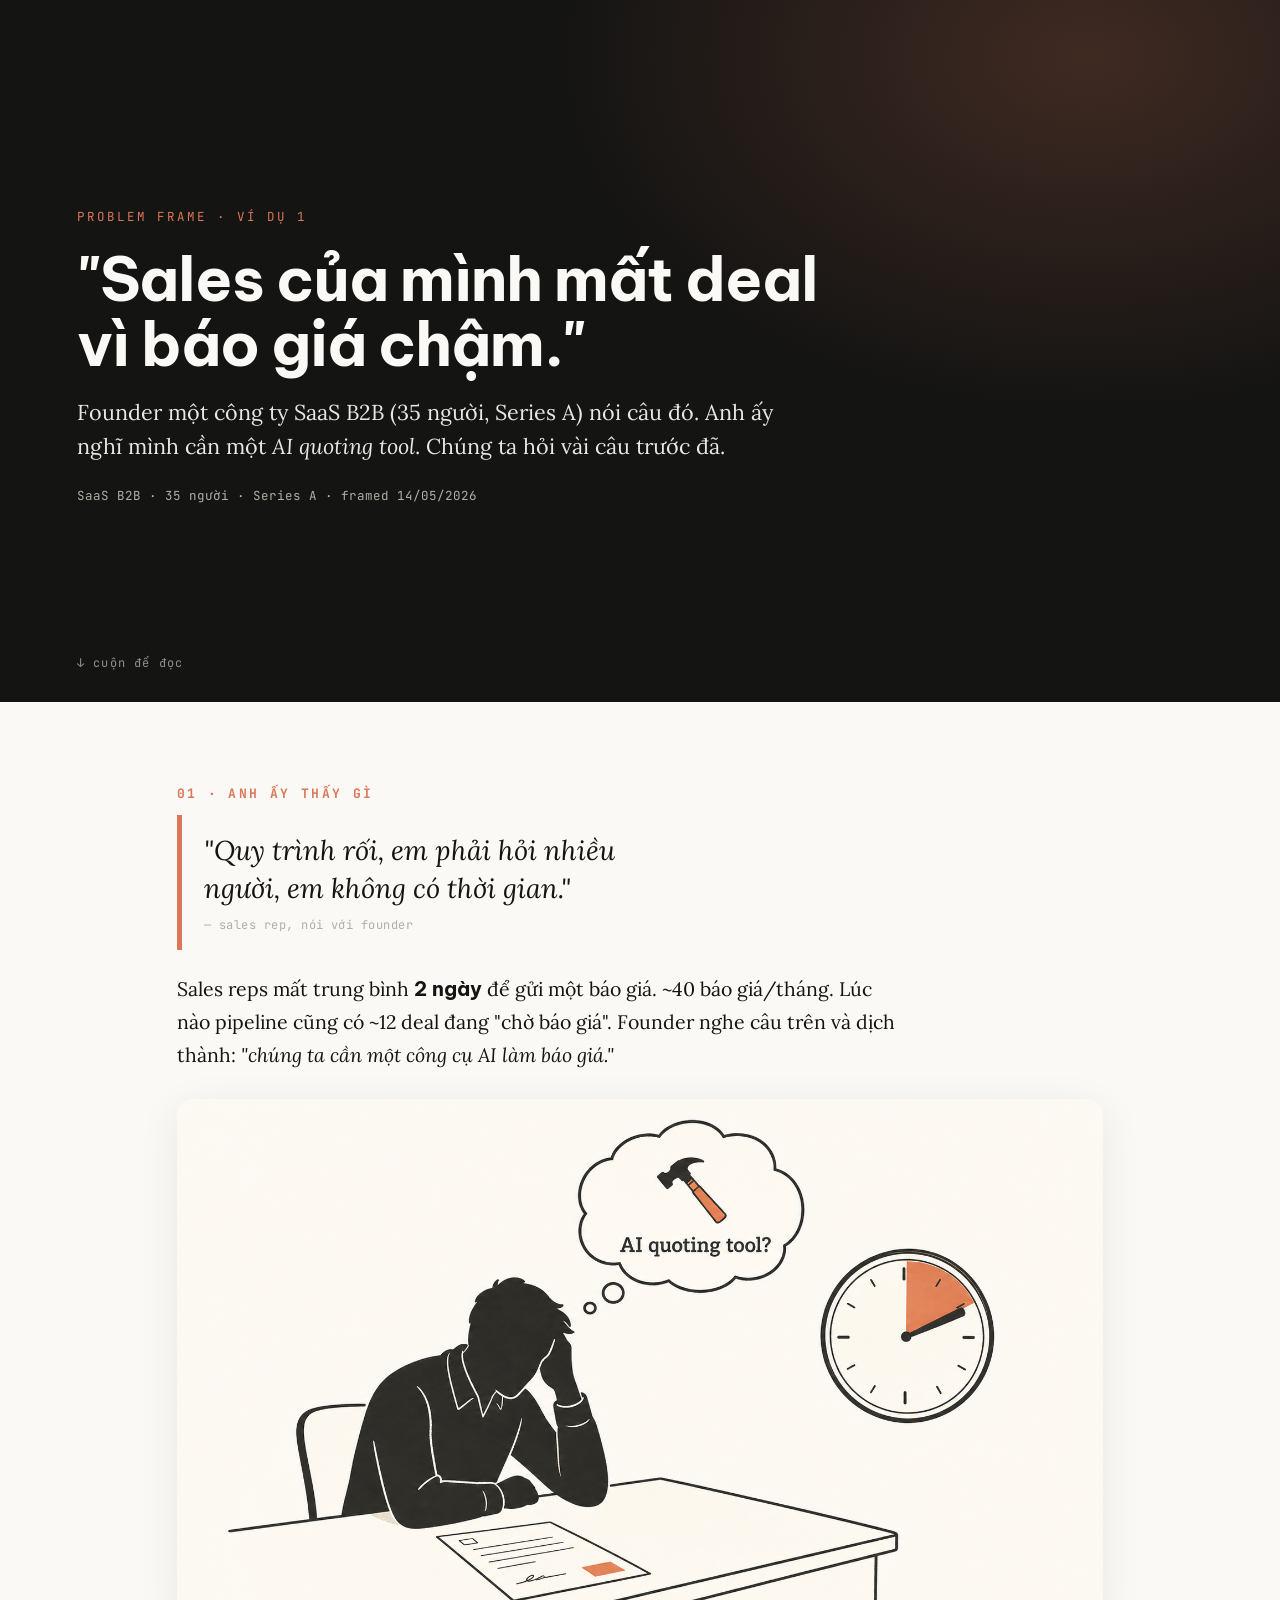
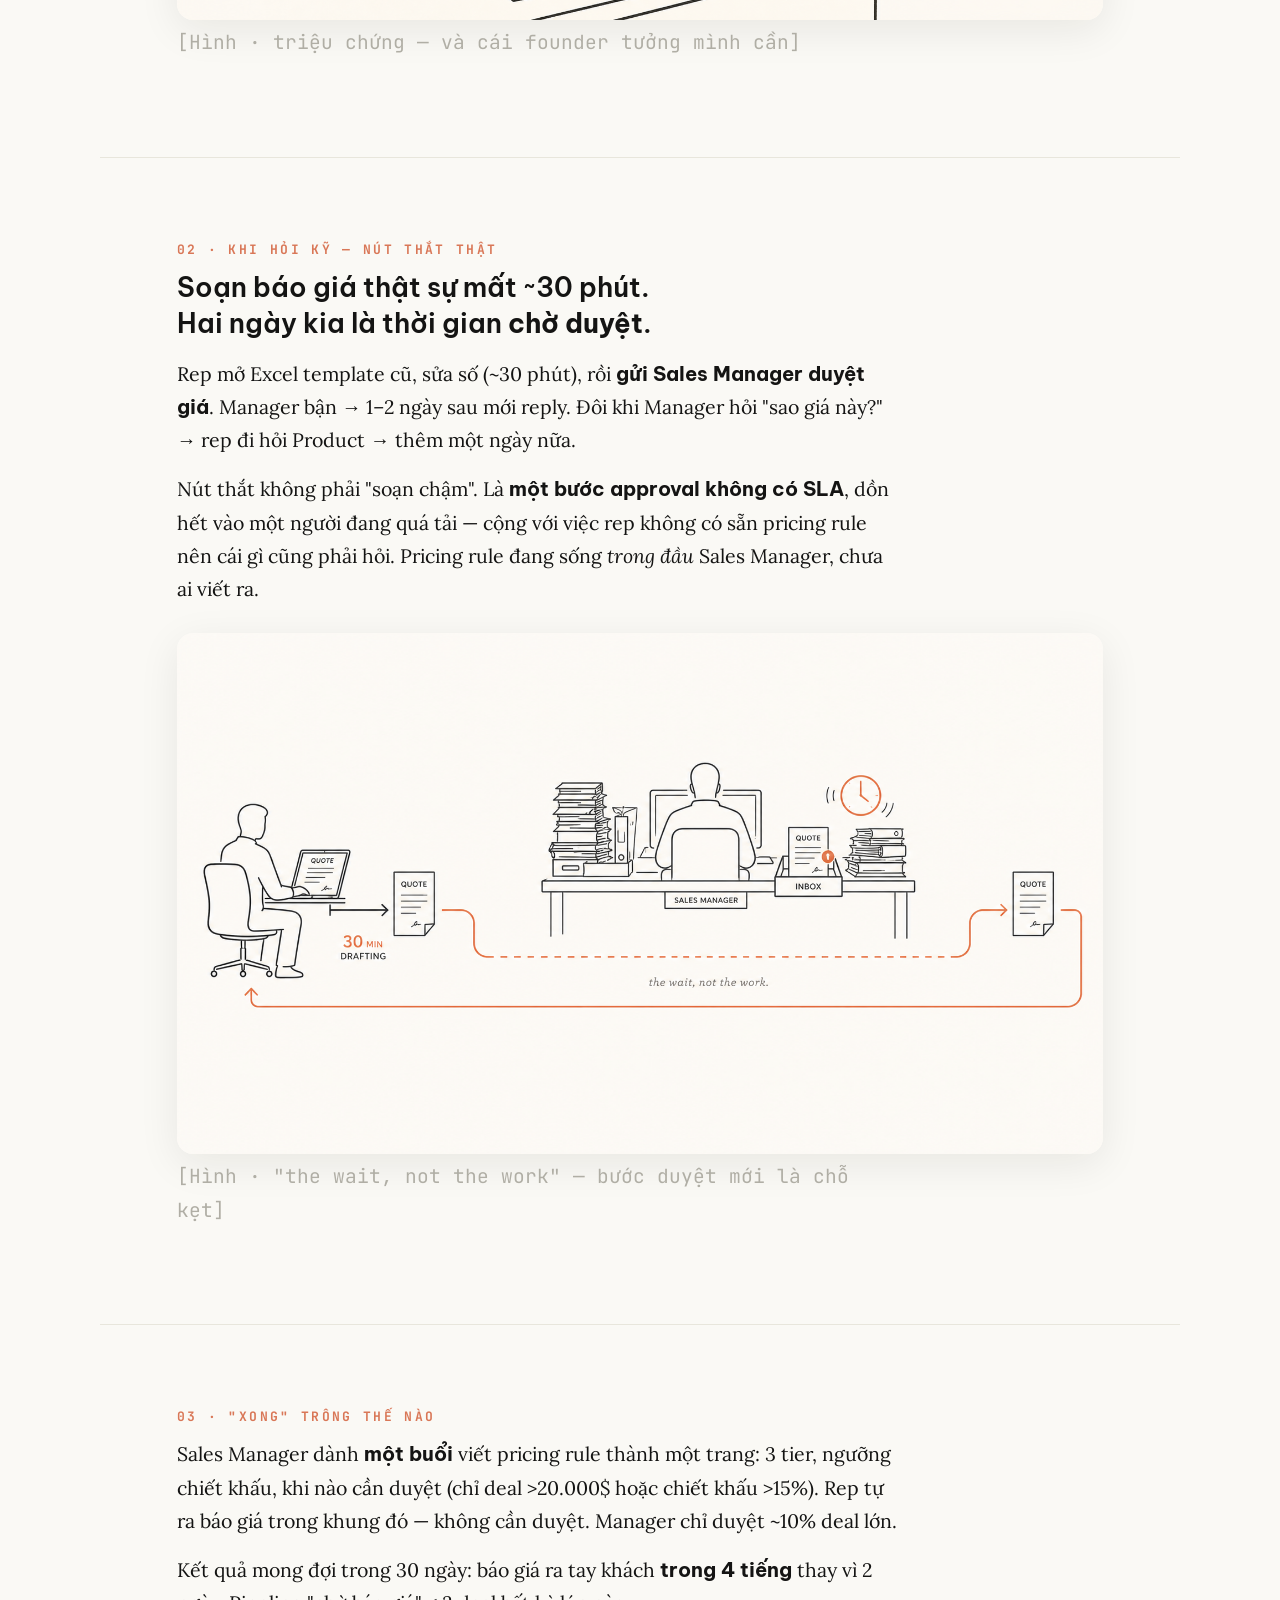
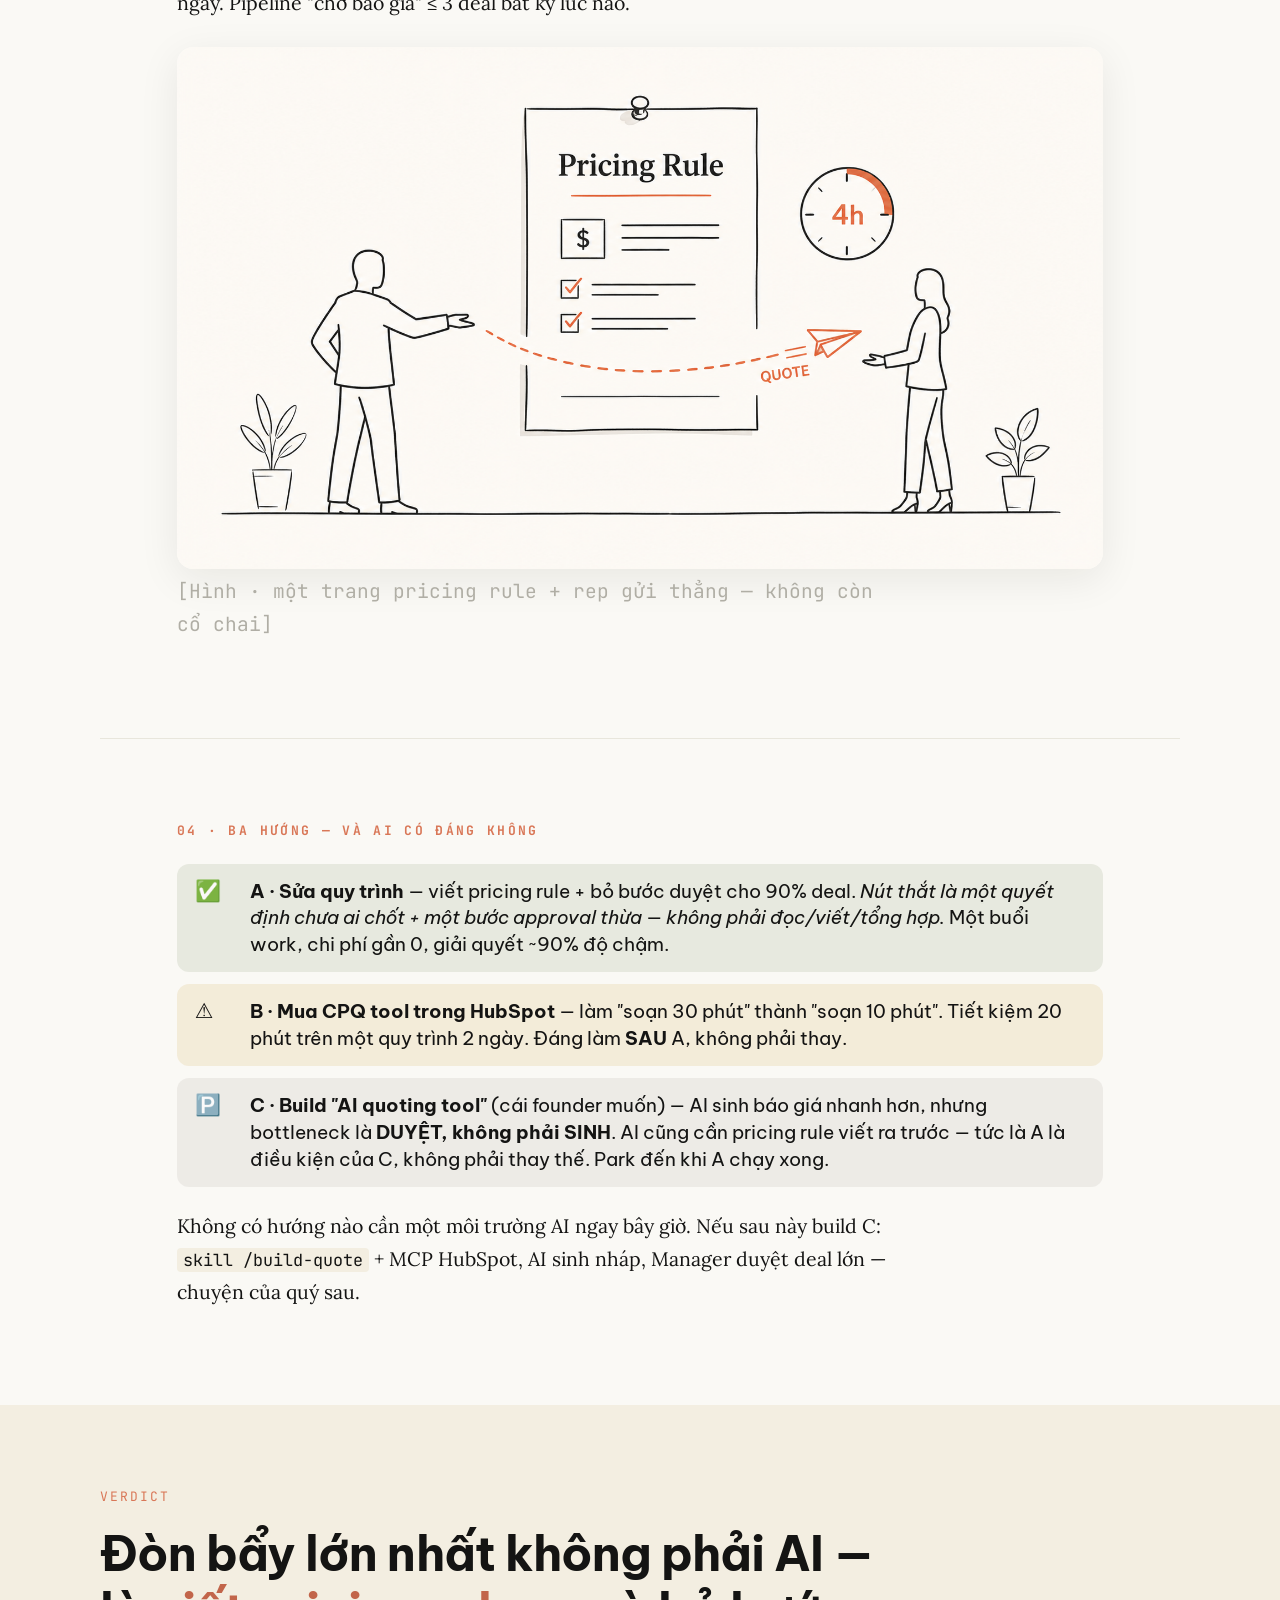
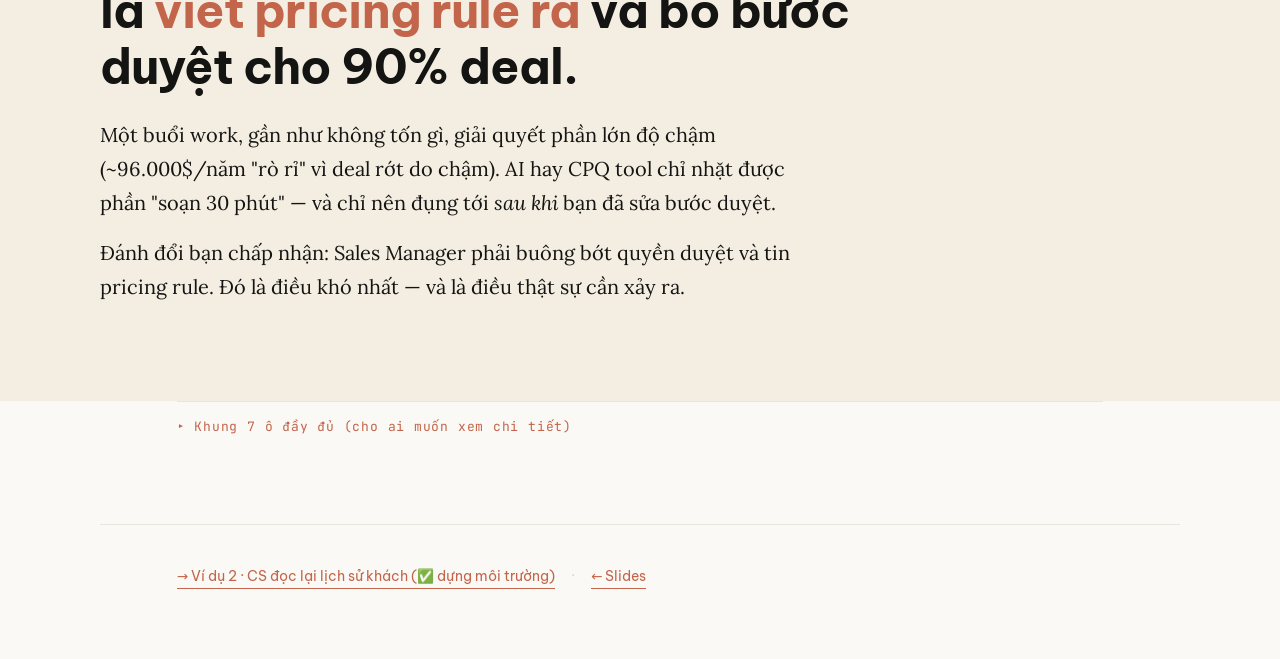
==== commit 10084027: "fix: GitHub Pages/Jekyll skips _-prefixed files — rename _story.css → story.css, add .nojekyll" ====
--- a/refs/example-1.html
+++ b/refs/example-1.html
@@ -8,7 +8,7 @@
 <link rel="preconnect" href="https://fonts.googleapis.com" />
 <link rel="preconnect" href="https://fonts.gstatic.com" crossorigin />
 <link href="https://fonts.googleapis.com/css2?family=Be+Vietnam+Pro:wght@400;500;600;700&family=Lora:ital,wght@0,400;0,500;0,600;1,400&family=JetBrains+Mono:wght@400;500;600&display=swap" rel="stylesheet" />
-<link rel="stylesheet" href="_story.css" />
+<link rel="stylesheet" href="story.css" />
 </head>
 <body>
 
--- a/refs/story.css
+++ b/refs/story.css
@@ -0,0 +1,107 @@
+/* Story layout for the CXO-talk example pages — scrollytelling, brand-matched, image-led. */
+:root {
+  --dark: #141413;
+  --light: #faf9f5;
+  --paper: #f3eee1;
+  --mid: #b0aea5;
+  --light-gray: #e8e6dc;
+  --orange: #d97757;
+  --orange-deep: #c2654a;
+  --blue: #6a9bcc;
+  --green: #788c5d;
+  --red: #c07a6e;
+  --font-head: "Be Vietnam Pro", "Poppins", system-ui, sans-serif;
+  --font-body: "Lora", "Be Vietnam Pro", Georgia, serif;
+  --font-mono: "JetBrains Mono", ui-monospace, SFMono-Regular, Menlo, monospace;
+  --radius: 16px;
+}
+* { box-sizing: border-box; }
+html { scroll-behavior: smooth; }
+html, body { margin: 0; padding: 0; }
+body {
+  font-family: var(--font-body); background: var(--light); color: var(--dark);
+  line-height: 1.66; -webkit-font-smoothing: antialiased; overflow-x: hidden;
+}
+
+/* ===== hero ===== */
+.hero { min-height: 78vh; display: flex; flex-direction: column; justify-content: center; padding: 80px 6vw 56px; position: relative; }
+.hero.v1 { background: #141413; color: var(--light); background-image: radial-gradient(900px 600px at 85% 8%, rgba(217,119,87,0.22), transparent 60%); }
+.hero.v2 { background: #141413; color: var(--light); background-image: radial-gradient(900px 600px at 12% 92%, rgba(106,155,204,0.16), transparent 60%), radial-gradient(700px 500px at 88% 4%, rgba(217,119,87,0.18), transparent 60%); }
+.hero .eyebrow { font-family: var(--font-mono); font-size: 12.5px; letter-spacing: 0.16em; text-transform: uppercase; color: var(--orange); margin: 0 0 18px; }
+.hero h1 { font-family: var(--font-head); font-weight: 700; font-size: clamp(2.1rem, 5.2vw, 3.8rem); line-height: 1.08; letter-spacing: -0.02em; margin: 0 0 18px; max-width: 18ch; }
+.hero .sub { font-family: var(--font-body); font-size: clamp(1.05rem, 2vw, 1.35rem); line-height: 1.6; max-width: 56ch; opacity: 0.92; margin: 0; }
+.hero .crumbs { font-family: var(--font-mono); font-size: 12.5px; color: var(--mid); margin-top: 22px; }
+.hero .scrolldown { position: absolute; bottom: 28px; left: 6vw; font-family: var(--font-mono); font-size: 12px; letter-spacing: 0.1em; color: var(--mid); opacity: 0.8; }
+
+/* ===== chapter ===== */
+.chapter { max-width: 1080px; margin: 0 auto; padding: clamp(56px, 9vh, 110px) 6vw; }
+.chapter + .chapter { border-top: 1px solid var(--light-gray); }
+.ch-num { font-family: var(--font-mono); font-size: 13px; font-weight: 700; letter-spacing: 0.18em; color: var(--orange); display: block; margin-bottom: 10px; }
+.chapter h2 { font-family: var(--font-head); font-weight: 700; font-size: clamp(1.7rem, 3.6vw, 2.7rem); line-height: 1.12; letter-spacing: -0.02em; margin: 0 0 20px; max-width: 22ch; }
+.chapter p { font-size: clamp(1.05rem, 1.7vw, 1.22rem); line-height: 1.7; max-width: 60ch; margin: 0 0 16px; }
+.chapter p.big { font-size: clamp(1.3rem, 2.4vw, 1.7rem); font-family: var(--font-head); font-weight: 600; line-height: 1.3; max-width: 26ch; }
+.chapter b { font-family: var(--font-head); font-weight: 700; }
+.chapter em { font-style: italic; }
+.chapter code { font-family: var(--font-mono); font-size: 0.86em; background: var(--paper); padding: 1px 6px; border-radius: 4px; }
+
+/* image in a chapter */
+.ch-img { display: block; width: 100%; max-width: 1080px; border-radius: var(--radius); margin: 28px 0 6px; box-shadow: 0 10px 40px rgba(20,20,19,0.08); }
+.ch-img.float-right { float: right; width: clamp(280px, 42%, 480px); margin: 6px 0 16px 32px; }
+.ch-cap { font-family: var(--font-mono); font-size: 12px; color: var(--mid); margin: 4px 0 0; }
+
+/* the "what they said" speech callout */
+.said { font-family: var(--font-body); font-style: italic; font-size: clamp(1.2rem, 2.4vw, 1.7rem); line-height: 1.4; border-left: 5px solid var(--orange); padding: 16px 0 16px 22px; margin: 0 0 22px; max-width: 30ch; }
+.said .by { display: block; font-family: var(--font-mono); font-style: normal; font-size: 12px; color: var(--mid); margin-top: 10px; letter-spacing: 0.04em; }
+
+/* verdict pill row */
+.verdicts { display: flex; flex-direction: column; gap: 12px; margin: 22px 0; }
+.vpill { display: grid; grid-template-columns: 2.6rem 1fr; gap: 14px; align-items: baseline; font-family: var(--font-head); font-size: clamp(1rem, 1.7vw, 1.2rem); line-height: 1.4; padding: 14px 18px; border-radius: 12px; }
+.vpill .vm { font-size: 1.3rem; line-height: 1; }
+.vpill.go { background: rgba(120,140,93,0.14); }
+.vpill.caveat { background: rgba(212,168,75,0.16); }
+.vpill.no { background: rgba(192,122,110,0.16); }
+.vpill.park { background: rgba(176,174,165,0.18); }
+.vpill b { font-weight: 700; }
+
+/* the environment summary card (dark, only on the ✅ example) */
+.envcard { background: #141413; color: var(--light); border-radius: var(--radius); padding: 28px 30px; margin: 24px 0; background-image: radial-gradient(600px 400px at 88% 0%, rgba(217,119,87,0.18), transparent 60%); }
+.envcard h3 { font-family: var(--font-head); font-weight: 700; font-size: 1.2rem; margin: 0 0 16px; color: var(--light); }
+.envcard .erow { display: grid; grid-template-columns: 8.5rem 1fr; gap: 16px; padding: 11px 0; border-top: 1px solid rgba(255,255,255,0.1); align-items: baseline; }
+.envcard .erow:first-of-type { border-top: none; }
+.envcard .ekey { font-family: var(--font-mono); font-size: 11.5px; font-weight: 700; letter-spacing: 0.06em; text-transform: uppercase; color: var(--orange); }
+.envcard .eval { font-family: var(--font-body); font-size: 0.98rem; line-height: 1.6; opacity: 0.92; }
+.envcard code { background: rgba(255,255,255,0.12); }
+@media (max-width: 720px) { .envcard .erow { grid-template-columns: 1fr; gap: 3px; } }
+
+/* punch line — the verdict-as-headline */
+.punch { background: var(--paper); padding: clamp(48px, 9vh, 100px) 6vw; }
+.punch .inner { max-width: 1080px; margin: 0 auto; }
+.punch .lead { font-family: var(--font-mono); font-size: 13px; letter-spacing: 0.16em; text-transform: uppercase; color: var(--orange); margin: 0 0 18px; }
+.punch h2 { font-family: var(--font-head); font-weight: 700; font-size: clamp(1.8rem, 4.4vw, 3rem); line-height: 1.18; letter-spacing: -0.02em; margin: 0 0 22px; max-width: 24ch; }
+.punch p { font-size: clamp(1.05rem, 1.8vw, 1.25rem); line-height: 1.7; max-width: 58ch; margin: 0 0 16px; }
+.punch .uo { color: var(--orange-deep); font-weight: 700; }
+
+/* the small 7-field + directions detail, collapsed by default */
+details.detail { max-width: 1080px; margin: 0 auto; padding: 0 6vw clamp(48px,8vh,90px); }
+details.detail > summary { font-family: var(--font-mono); font-size: 13px; letter-spacing: 0.06em; color: var(--orange-deep); cursor: pointer; padding: 14px 0; border-top: 1px solid var(--light-gray); list-style: none; }
+details.detail > summary::-webkit-details-marker { display: none; }
+details.detail > summary::before { content: "▸ "; }
+details.detail[open] > summary::before { content: "▾ "; }
+details.detail .canvas { display: grid; grid-template-columns: repeat(2,1fr); gap: 12px; margin: 16px 0; }
+details.detail .canvas .field { background: #fff; border: 1px solid var(--light-gray); border-top: 3px solid var(--orange); border-radius: 12px; padding: 14px 16px; }
+details.detail .canvas .field:nth-child(7) { grid-column: 1/-1; border-top-color: var(--blue); }
+details.detail .canvas .fnum { font-family: var(--font-mono); font-size: 10px; font-weight: 700; letter-spacing: 0.08em; color: var(--orange); }
+details.detail .canvas h4 { font-family: var(--font-head); font-weight: 700; font-size: 0.98rem; margin: 3px 0 6px; }
+details.detail .canvas p { font-size: 0.9rem; line-height: 1.5; margin: 0; }
+@media (max-width: 720px) { details.detail .canvas { grid-template-columns: 1fr; } details.detail .canvas .field:nth-child(7) { grid-column: auto; } }
+
+/* footer nav */
+.storyfoot { max-width: 1080px; margin: 0 auto; padding: 40px 6vw 70px; display: flex; gap: 16px; flex-wrap: wrap; font-family: var(--font-head); font-size: 13.5px; border-top: 1px solid var(--light-gray); }
+.storyfoot a { color: var(--orange-deep); text-decoration: none; border-bottom: 1.5px solid currentColor; padding-bottom: 1px; }
+.storyfoot a:hover { color: var(--dark); }
+.storyfoot .dot { color: var(--mid); opacity: 0.5; }
+
+/* fade-in on scroll */
+@keyframes rise { from { opacity: 0; transform: translateY(18px); } to { opacity: 1; transform: translateY(0); } }
+.reveal { animation: rise 0.6s cubic-bezier(0.22,1,0.36,1) both; }
+@media (prefers-reduced-motion: reduce) { .reveal { animation: none; } html { scroll-behavior: auto; } }
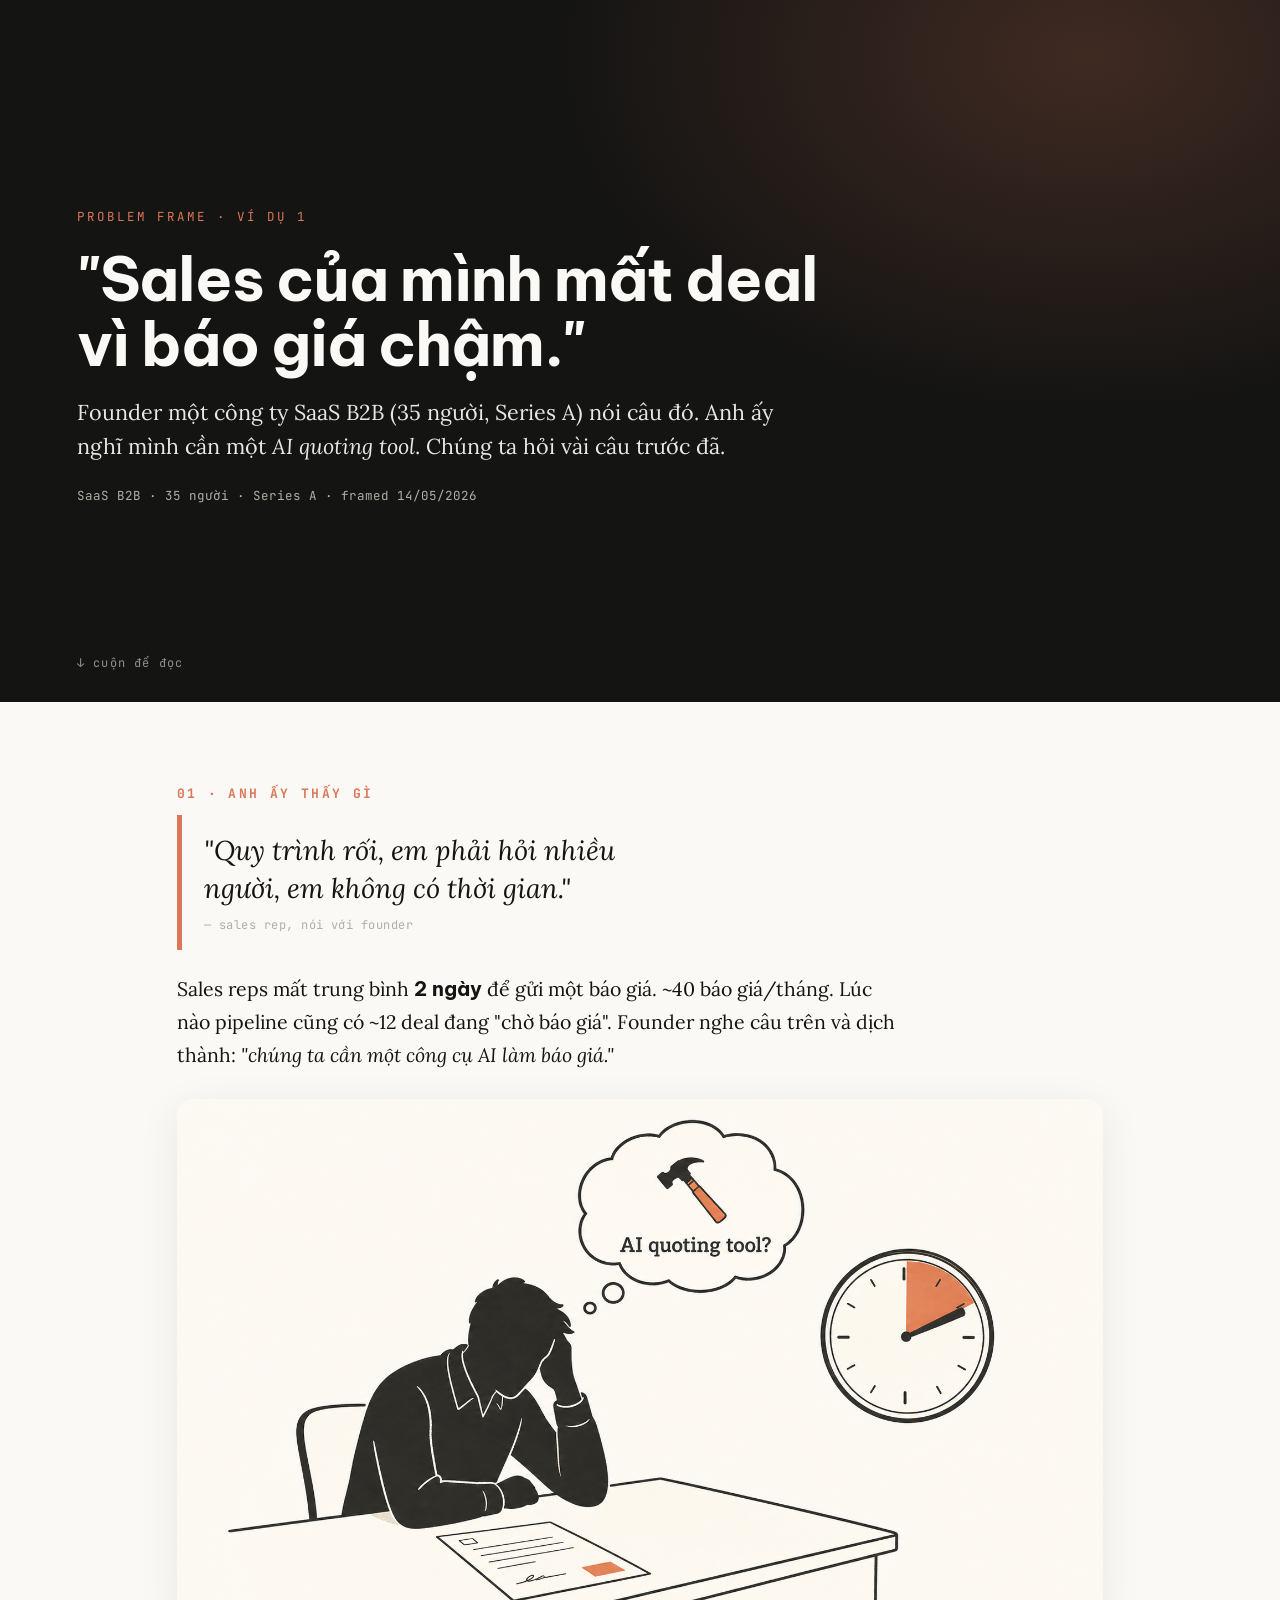
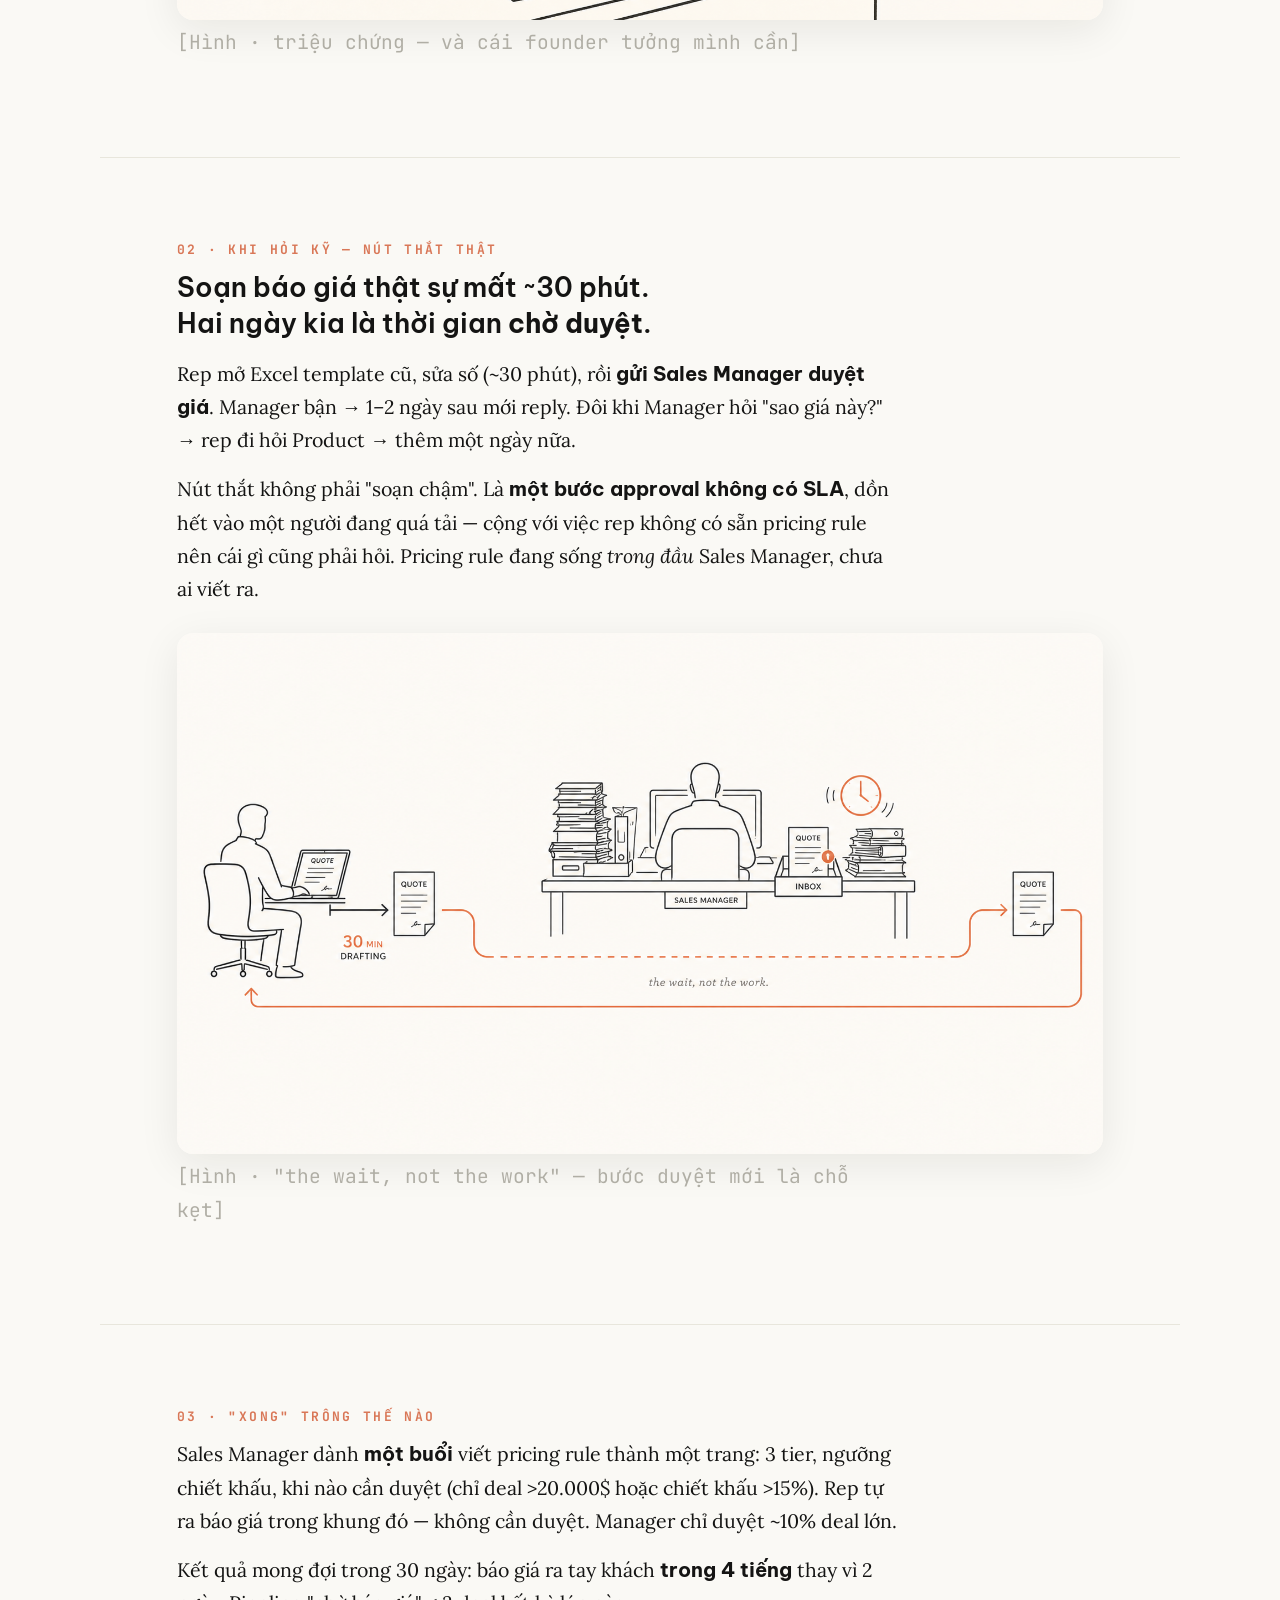
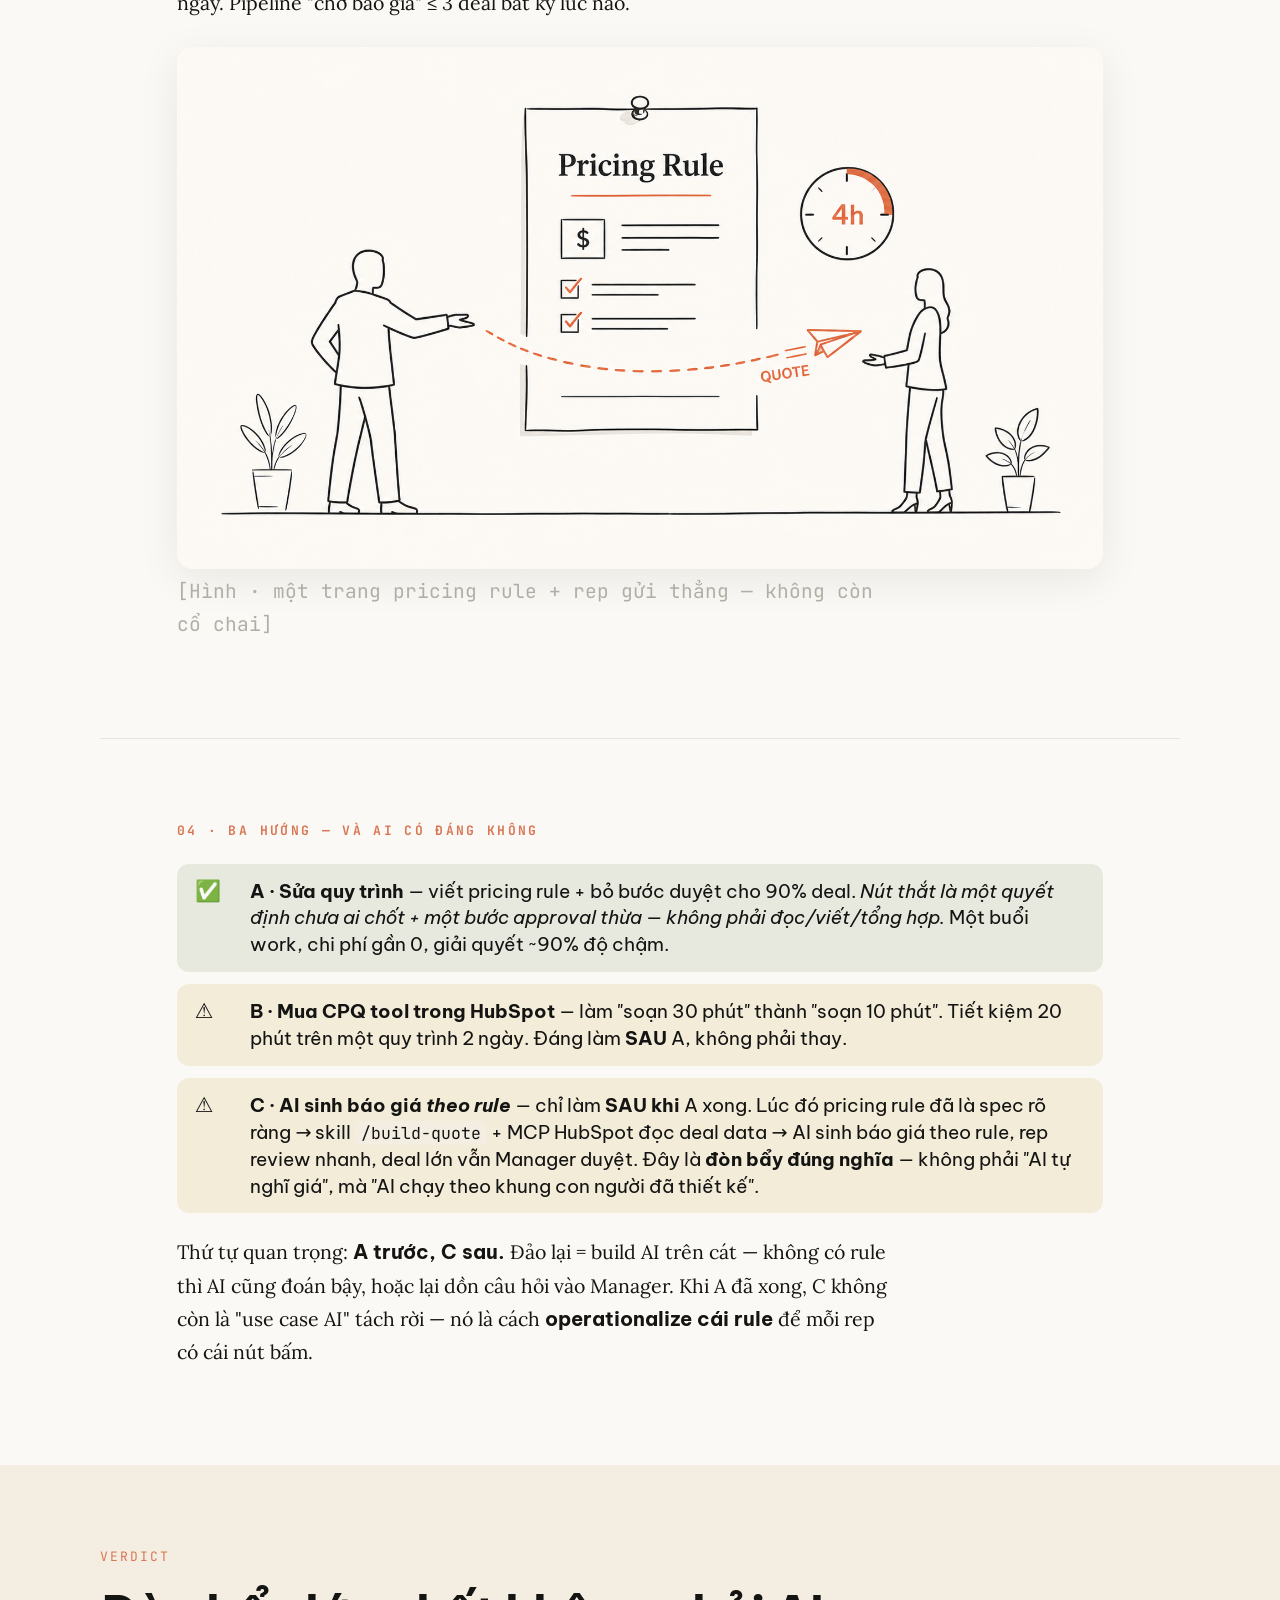
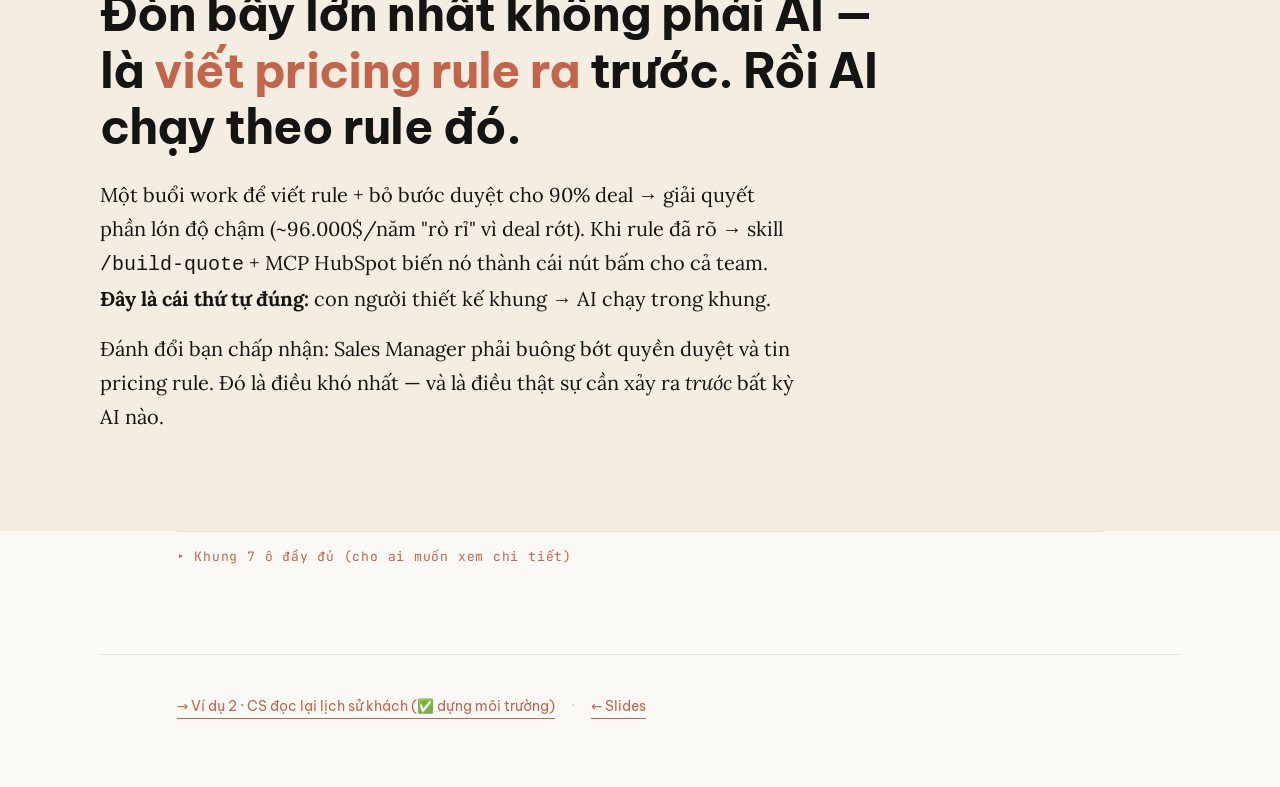
==== commit 915c2e36: "Example 1: Hướng C upgraded — AI runs the rule (not parked); verdict reframed as 'human designs fram" ====
--- a/refs/example-1.html
+++ b/refs/example-1.html
@@ -50,17 +50,17 @@
     <div class="verdicts">
       <div class="vpill go"><span class="vm">✅</span><span><b>A · Sửa quy trình</b> — viết pricing rule + bỏ bước duyệt cho 90% deal. <em>Nút thắt là một quyết định chưa ai chốt + một bước approval thừa — không phải đọc/viết/tổng hợp.</em> Một buổi work, chi phí gần 0, giải quyết ~90% độ chậm.</span></div>
       <div class="vpill caveat"><span class="vm">⚠️</span><span><b>B · Mua CPQ tool trong HubSpot</b> — làm "soạn 30 phút" thành "soạn 10 phút". Tiết kiệm 20 phút trên một quy trình 2 ngày. Đáng làm <b>SAU</b> A, không phải thay.</span></div>
-      <div class="vpill park"><span class="vm">🅿️</span><span><b>C · Build "AI quoting tool"</b> (cái founder muốn) — AI sinh báo giá nhanh hơn, nhưng bottleneck là <b>DUYỆT, không phải SINH</b>. AI cũng cần pricing rule viết ra trước — tức là A là điều kiện của C, không phải thay thế. Park đến khi A chạy xong.</span></div>
+      <div class="vpill caveat"><span class="vm">⚠️</span><span><b>C · AI sinh báo giá <em>theo rule</em></b> — chỉ làm <b>SAU khi</b> A xong. Lúc đó pricing rule đã là spec rõ ràng → skill <code>/build-quote</code> + MCP HubSpot đọc deal data → AI sinh báo giá theo rule, rep review nhanh, deal lớn vẫn Manager duyệt. Đây là <b>đòn bẩy đúng nghĩa</b> — không phải "AI tự nghĩ giá", mà "AI chạy theo khung con người đã thiết kế".</span></div>
     </div>
-    <p>Không có hướng nào cần một môi trường AI ngay bây giờ. Nếu sau này build C: <code>skill /build-quote</code> + MCP HubSpot, AI sinh nháp, Manager duyệt deal lớn — chuyện của quý sau.</p>
+    <p>Thứ tự quan trọng: <b>A trước, C sau.</b> Đảo lại = build AI trên cát — không có rule thì AI cũng đoán bậy, hoặc lại dồn câu hỏi vào Manager. Khi A đã xong, C không còn là "use case AI" tách rời — nó là cách <b>operationalize cái rule</b> để mỗi rep có cái nút bấm.</p>
   </section>
 
   <section class="punch">
     <div class="inner">
       <p class="lead">Verdict</p>
-      <h2>Đòn bẩy lớn nhất không phải AI — là <span class="uo">viết pricing rule ra</span> và bỏ bước duyệt cho 90% deal.</h2>
-      <p>Một buổi work, gần như không tốn gì, giải quyết phần lớn độ chậm (~96.000$/năm "rò rỉ" vì deal rớt do chậm). AI hay CPQ tool chỉ nhặt được phần "soạn 30 phút" — và chỉ nên đụng tới <em>sau khi</em> bạn đã sửa bước duyệt.</p>
-      <p>Đánh đổi bạn chấp nhận: Sales Manager phải buông bớt quyền duyệt và tin pricing rule. Đó là điều khó nhất — và là điều thật sự cần xảy ra.</p>
+      <h2>Đòn bẩy lớn nhất không phải AI — là <span class="uo">viết pricing rule ra</span> trước. Rồi AI chạy theo rule đó.</h2>
+      <p>Một buổi work để viết rule + bỏ bước duyệt cho 90% deal → giải quyết phần lớn độ chậm (~96.000$/năm "rò rỉ" vì deal rớt). Khi rule đã rõ → skill <code>/build-quote</code> + MCP HubSpot biến nó thành cái nút bấm cho cả team. <b>Đây là cái thứ tự đúng:</b> con người thiết kế khung → AI chạy trong khung.</p>
+      <p>Đánh đổi bạn chấp nhận: Sales Manager phải buông bớt quyền duyệt và tin pricing rule. Đó là điều khó nhất — và là điều thật sự cần xảy ra <em>trước</em> bất kỳ AI nào.</p>
     </div>
   </section>
 
